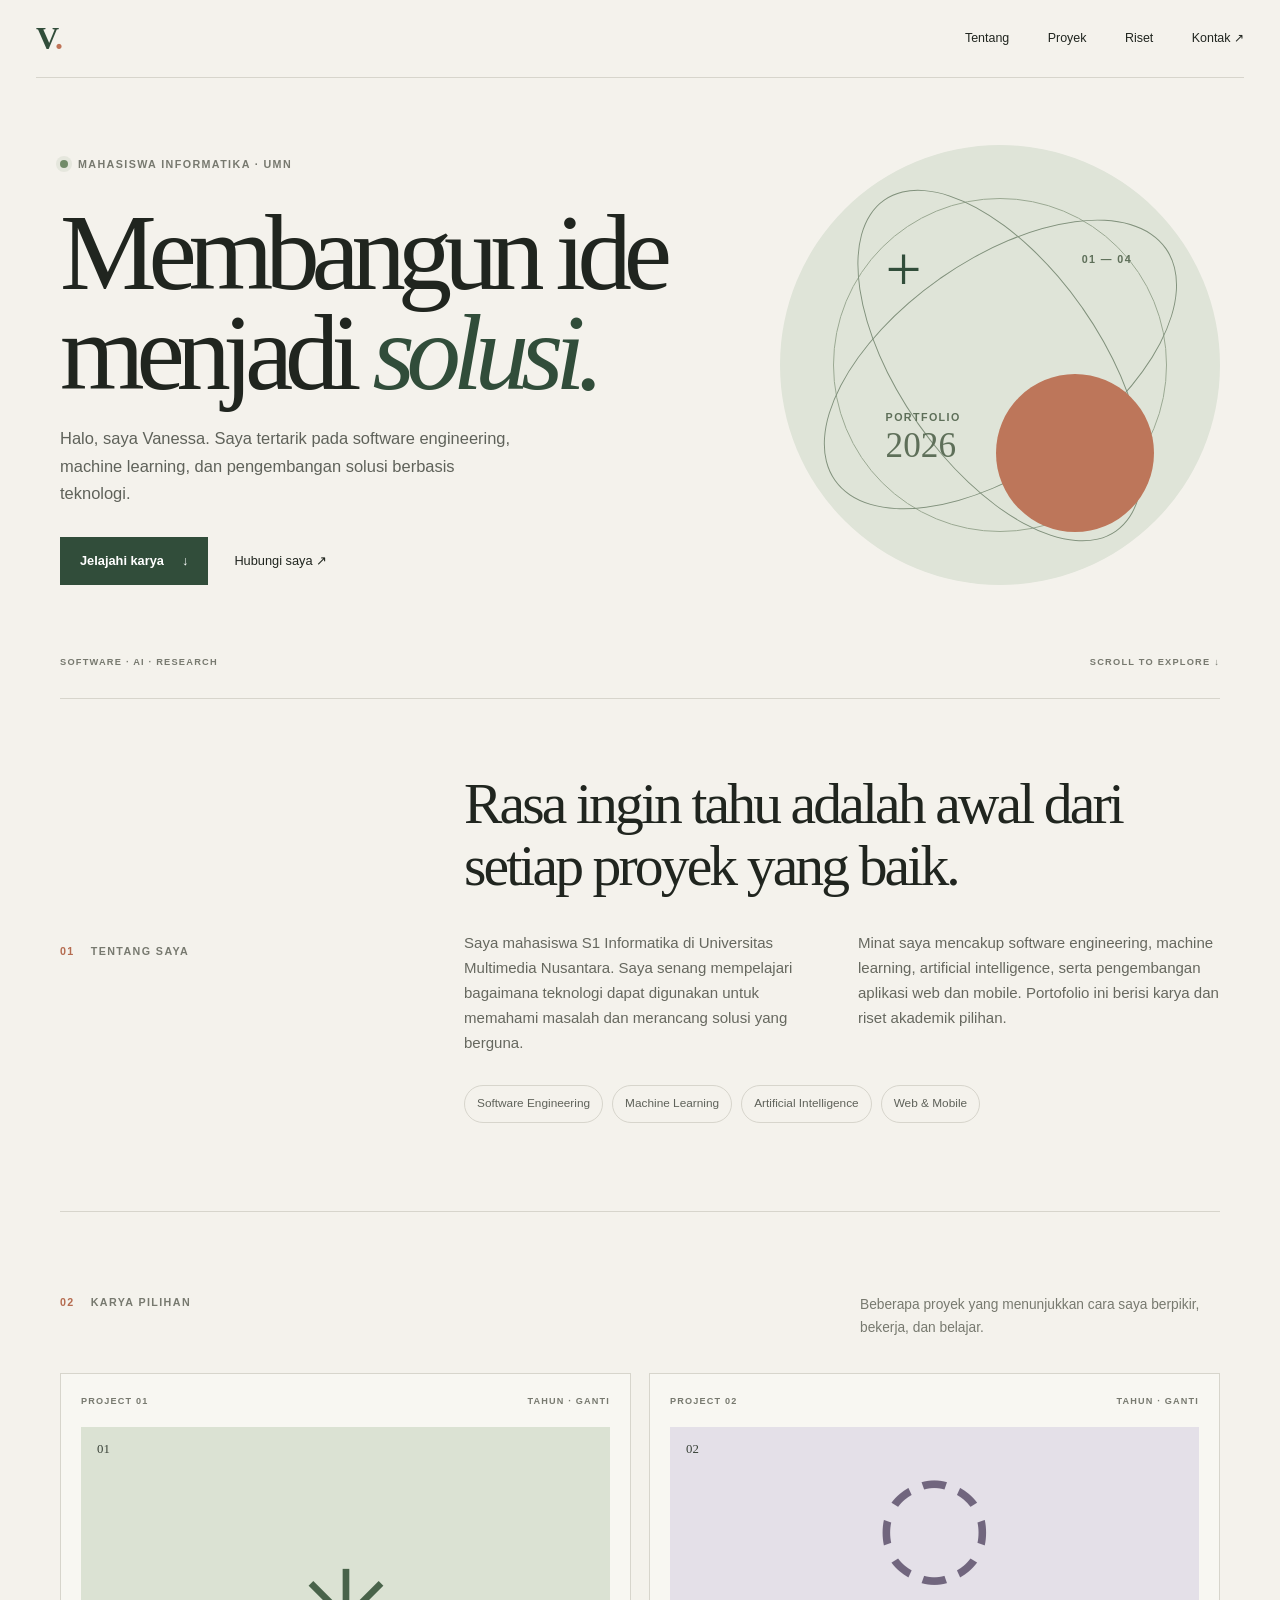
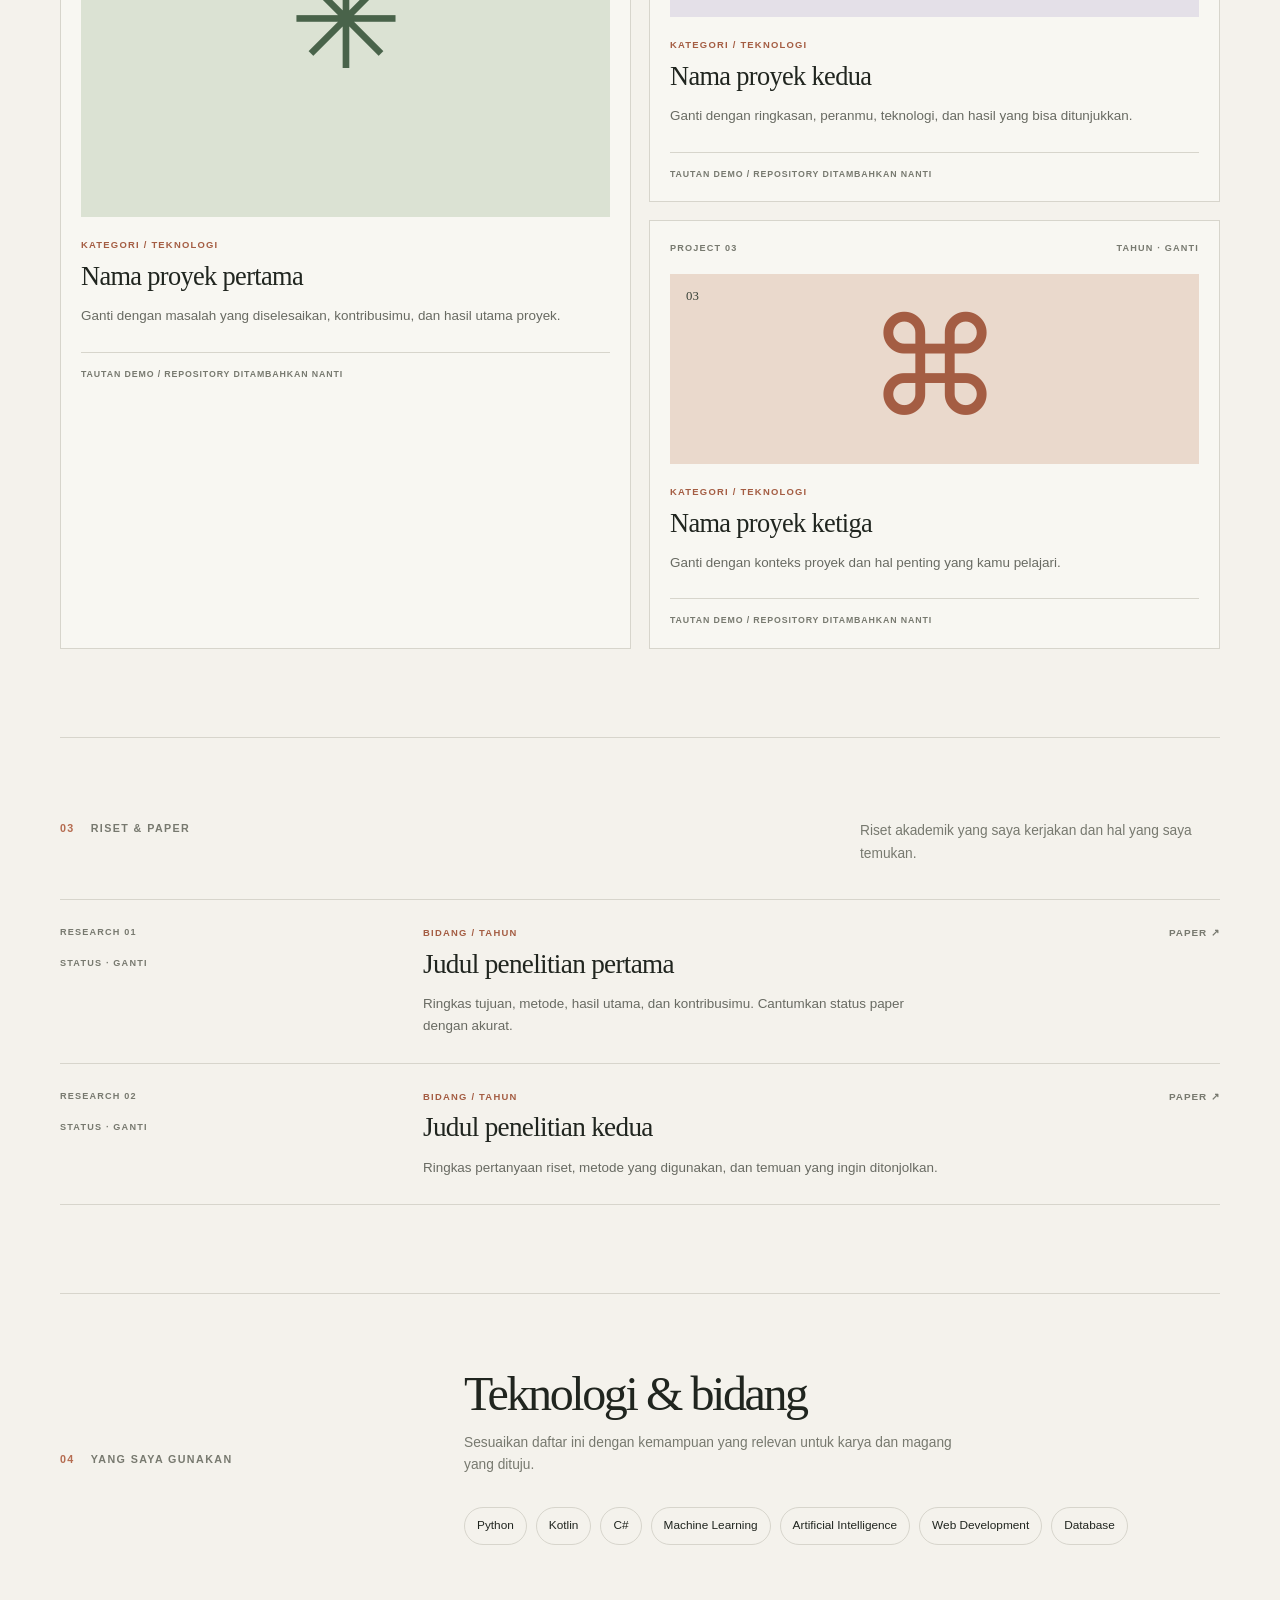
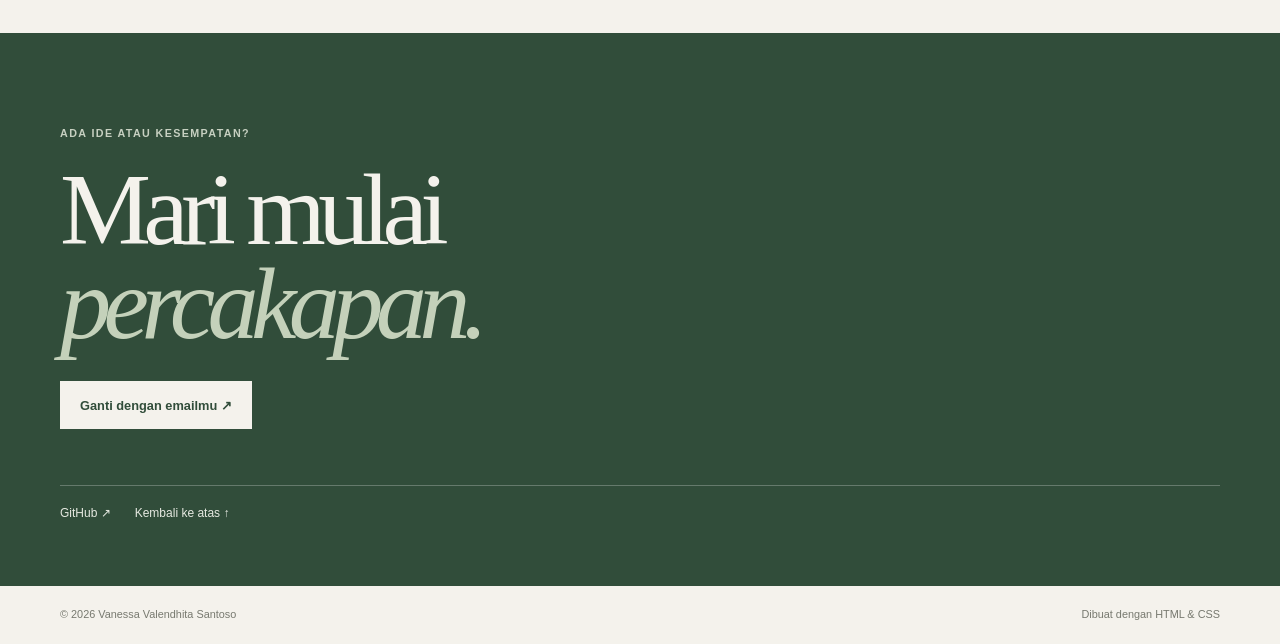
==== index.html @ 7b4dcae1 "adding base files" ====
<!doctype html>
<html lang="id">
<head>
  <meta charset="utf-8">
  <meta name="viewport" content="width=device-width, initial-scale=1">
  <meta name="description" content="Portofolio Vanessa Valendhita Santoso, mahasiswa Informatika yang tertarik pada software engineering dan machine learning.">
  <meta name="theme-color" content="#f4f2ec">
  <title>Vanessa Valendhita Santoso — Portfolio</title>
  <link rel="stylesheet" href="css/style.css">
</head>
<body>
  <a class="skip-link" href="#main">Lewati ke konten</a>
  <header class="site-header">
    <a class="wordmark" href="#top" aria-label="Vanessa, kembali ke atas">V<span>.</span></a>
    <nav aria-label="Navigasi utama">
      <a href="#about">Tentang</a><a href="#projects">Proyek</a>
      <a href="#research">Riset</a><a href="#contact">Kontak ↗</a>
    </nav>
  </header>

  <main id="main">
    <section class="hero wrap" id="top">
      <div class="hero-copy">
        <p class="eyebrow"><span class="status-dot"></span> MAHASISWA INFORMATIKA · UMN</p>
        <h1>Membangun ide<br>menjadi <em>solusi.</em></h1>
        <p class="intro">Halo, saya Vanessa. Saya tertarik pada software engineering, machine learning, dan pengembangan solusi berbasis teknologi.</p>
        <div class="actions">
          <a class="button" href="#projects">Jelajahi karya <span aria-hidden="true">↓</span></a>
          <a class="text-link" href="#contact">Hubungi saya ↗</a>
        </div>
      </div>
      <div class="hero-art" aria-hidden="true">
        <span class="orbit orbit-a"></span><span class="orbit orbit-b"></span>
        <span class="art-plus">+</span><span class="art-sun"></span>
        <span class="art-note">PORTFOLIO<strong>2026</strong></span>
        <span class="art-index">01 — 04</span>
      </div>
      <div class="hero-bottom"><span>SOFTWARE · AI · RESEARCH</span><a href="#about">SCROLL TO EXPLORE ↓</a></div>
    </section>

    <section class="wrap section about" id="about">
      <div class="label"><span>01</span> TENTANG SAYA</div>
      <div>
        <h2>Rasa ingin tahu adalah awal dari setiap proyek yang baik.</h2>
        <div class="about-copy">
          <p>Saya mahasiswa S1 Informatika di Universitas Multimedia Nusantara. Saya senang mempelajari bagaimana teknologi dapat digunakan untuk memahami masalah dan merancang solusi yang berguna.</p>
          <p>Minat saya mencakup software engineering, machine learning, artificial intelligence, serta pengembangan aplikasi web dan mobile. Portofolio ini berisi karya dan riset akademik pilihan.</p>
        </div>
        <div class="pills"><span>Software Engineering</span><span>Machine Learning</span><span>Artificial Intelligence</span><span>Web & Mobile</span></div>
      </div>
    </section>

    <section class="wrap section" id="projects">
      <div class="section-heading">
        <div class="label"><span>02</span> KARYA PILIHAN</div>
        <p class="muted">Beberapa proyek yang menunjukkan cara saya berpikir, bekerja, dan belajar.</p>
      </div>
      <div class="project-grid">
        <article class="project-card featured">
          <div class="card-top"><span>PROJECT 01</span><span>TAHUN · GANTI</span></div>
          <div class="project-art art-green" aria-hidden="true"><span>01</span><i>✳</i></div>
          <p class="category">KATEGORI / TEKNOLOGI</p>
          <h3>Nama proyek pertama</h3>
          <p>Ganti dengan masalah yang diselesaikan, kontribusimu, dan hasil utama proyek.</p>
          <small>TAUTAN DEMO / REPOSITORY DITAMBAHKAN NANTI</small>
        </article>
        <article class="project-card">
          <div class="card-top"><span>PROJECT 02</span><span>TAHUN · GANTI</span></div>
          <div class="project-art art-lilac" aria-hidden="true"><span>02</span><i>◌</i></div>
          <p class="category">KATEGORI / TEKNOLOGI</p>
          <h3>Nama proyek kedua</h3>
          <p>Ganti dengan ringkasan, peranmu, teknologi, dan hasil yang bisa ditunjukkan.</p>
          <small>TAUTAN DEMO / REPOSITORY DITAMBAHKAN NANTI</small>
        </article>
        <article class="project-card">
          <div class="card-top"><span>PROJECT 03</span><span>TAHUN · GANTI</span></div>
          <div class="project-art art-peach" aria-hidden="true"><span>03</span><i>⌘</i></div>
          <p class="category">KATEGORI / TEKNOLOGI</p>
          <h3>Nama proyek ketiga</h3>
          <p>Ganti dengan konteks proyek dan hal penting yang kamu pelajari.</p>
          <small>TAUTAN DEMO / REPOSITORY DITAMBAHKAN NANTI</small>
        </article>
      </div>
    </section>

    <section class="wrap section" id="research">
      <div class="section-heading">
        <div class="label"><span>03</span> RISET & PAPER</div>
        <p class="muted">Riset akademik yang saya kerjakan dan hal yang saya temukan.</p>
      </div>
      <article class="research-row">
        <div class="research-meta"><span>RESEARCH 01</span><span>STATUS · GANTI</span></div>
        <div><p class="category">BIDANG / TAHUN</p><h3>Judul penelitian pertama</h3><p>Ringkas tujuan, metode, hasil utama, dan kontribusimu. Cantumkan status paper dengan akurat.</p></div>
        <span class="research-link">PAPER ↗</span>
      </article>
      <article class="research-row">
        <div class="research-meta"><span>RESEARCH 02</span><span>STATUS · GANTI</span></div>
        <div><p class="category">BIDANG / TAHUN</p><h3>Judul penelitian kedua</h3><p>Ringkas pertanyaan riset, metode yang digunakan, dan temuan yang ingin ditonjolkan.</p></div>
        <span class="research-link">PAPER ↗</span>
      </article>
    </section>

    <section class="wrap section skills" id="skills">
      <div class="label"><span>04</span> YANG SAYA GUNAKAN</div>
      <div>
        <h2>Teknologi & bidang</h2>
        <p class="muted">Sesuaikan daftar ini dengan kemampuan yang relevan untuk karya dan magang yang dituju.</p>
        <div class="pills"><span>Python</span><span>Kotlin</span><span>C#</span><span>Machine Learning</span><span>Artificial Intelligence</span><span>Web Development</span><span>Database</span></div>
      </div>
    </section>

    <section class="contact" id="contact">
      <div class="wrap">
        <p class="eyebrow">ADA IDE ATAU KESEMPATAN?</p>
        <h2>Mari mulai<br><em>percakapan.</em></h2>
        <a class="button button-light" href="mailto:emailkamu@example.com">Ganti dengan emailmu ↗</a>
        <div class="contact-links"><a href="https://github.com/vanessavlnn" target="_blank" rel="noreferrer">GitHub ↗</a><a href="#top">Kembali ke atas ↑</a></div>
      </div>
    </section>
  </main>
  <footer class="wrap footer"><span>© 2026 Vanessa Valendhita Santoso</span><span>Dibuat dengan HTML & CSS</span></footer>
</body>
</html>
---- css/style.css ----
:root{--ink:#20251f;--paper:#f4f2ec;--green:#314d3a;--muted:#77796f;--line:#d7d5cc;--serif:Georgia,"Times New Roman",serif;--sans:"Segoe UI",Arial,sans-serif}
*{box-sizing:border-box}
html{scroll-behavior:smooth}
body{margin:0;background:var(--paper);color:var(--ink);font-family:var(--sans);line-height:1.65}
a{color:inherit}
a:focus-visible{outline:3px solid #bc684c;outline-offset:4px}
.wrap{width:min(1160px,calc(100% - 72px));margin-inline:auto}
.skip-link{position:absolute;top:-60px;left:20px;z-index:5;padding:10px 14px;background:var(--ink);color:white}
.skip-link:focus{top:12px}
.site-header{width:min(1320px,calc(100% - 72px));min-height:78px;margin:auto;display:flex;align-items:center;justify-content:space-between;border-bottom:1px solid var(--line)}
.wordmark{color:var(--green);font:700 2rem var(--serif);text-decoration:none}
.wordmark span{color:#bf7458}
nav{display:flex;gap:clamp(18px,3vw,42px)}
nav a{font-size:.78rem;text-decoration:none}
nav a:hover,.text-link:hover,.contact-links a:hover{color:#bd765a}
.hero{min-height:620px;position:relative;display:grid;grid-template-columns:1.1fr .9fr;align-items:center;padding-top:54px;padding-bottom:100px}
.hero-copy{position:relative;z-index:1}
.eyebrow,.label,.card-top,.category,.research-meta,.hero-bottom{font-size:.67rem;font-weight:700;letter-spacing:.13em}
.eyebrow{display:flex;align-items:center;gap:10px;color:var(--muted)}
.status-dot{width:8px;height:8px;border-radius:50%;background:#718b68;box-shadow:0 0 0 4px #718b681c}
.hero h1,.contact h2{margin:30px 0 22px;font:400 clamp(4rem,8.5vw,7.8rem)/.92 var(--serif);letter-spacing:-.075em}
.hero h1 em,.contact h2 em{color:var(--green);font-weight:400}
.intro{max-width:460px;color:#5f625a;font-size:1.03rem}
.actions{display:flex;align-items:center;gap:26px;margin-top:30px}
.button{display:inline-flex;align-items:center;justify-content:center;gap:18px;min-height:48px;padding:0 20px;background:var(--green);color:white;font-size:.8rem;font-weight:700;text-decoration:none;transition:transform 160ms ease}
.button:hover{transform:translateY(-2px)}
.text-link{font-size:.8rem;text-decoration:none}
.hero-art{width:min(100%,440px);aspect-ratio:1;justify-self:end;position:relative;overflow:hidden;border-radius:50%;background:#dfe4d8}
.hero-art:before{content:"";position:absolute;inset:12%;border:1px solid #9ba993;border-radius:50%}
.orbit{position:absolute;border:1px solid #82927d;border-radius:50%;transform:rotate(-35deg)}
.orbit-a{inset:26% 4%}.orbit-b{inset:4% 27%}
.art-plus{position:absolute;z-index:1;top:20%;left:24%;color:var(--green);font:4rem var(--serif)}
.art-sun{position:absolute;right:15%;bottom:12%;width:36%;height:36%;border-radius:50%;background:#bd765a}
.art-note{position:absolute;z-index:1;left:24%;bottom:27%;display:flex;flex-direction:column;color:#5e6f59;font-size:.67rem;font-weight:700;letter-spacing:.13em}
.art-note strong{font:400 2.2rem var(--serif);letter-spacing:0}
.art-index{position:absolute;z-index:1;right:20%;top:24%;color:#5e6f59;font-size:.67rem;font-weight:700;letter-spacing:.13em}
.hero-bottom{position:absolute;right:0;bottom:28px;left:0;display:flex;justify-content:space-between;color:var(--muted);font-size:.58rem}
.hero-bottom a{text-decoration:none}
.section{padding-top:82px;padding-bottom:88px;border-top:1px solid var(--line)}
.about,.skills{display:grid;grid-template-columns:.65fr 1.35fr;gap:40px}
.label{display:flex;align-items:center;gap:16px;color:var(--muted)}
.label span{color:#b56c50}
h2{max-width:720px;margin:-8px 0 34px;font:400 clamp(2.2rem,4.5vw,4rem)/1.08 var(--serif);letter-spacing:-.05em}
.about-copy{display:grid;grid-template-columns:1fr 1fr;gap:32px;color:#66685f;font-size:.94rem}
.about-copy p{margin:0}
.pills{display:flex;flex-wrap:wrap;gap:9px;margin-top:30px}
.pills span{padding:8px 12px;border:1px solid var(--line);border-radius:99px;color:#5f625a;font-size:.74rem}
.section-heading{display:flex;align-items:flex-start;justify-content:space-between;gap:36px;margin-bottom:34px}
.muted{max-width:360px;margin:0;color:var(--muted);font-size:.86rem}
.project-grid{display:grid;grid-template-columns:repeat(2,minmax(0,1fr));gap:18px}
.project-card{padding:20px;border:1px solid var(--line);background:#f8f7f2}
.featured{grid-row:span 2}
.card-top,.research-meta{display:flex;justify-content:space-between;gap:16px;color:var(--muted);font-size:.57rem}
.project-art{min-height:190px;margin-top:18px;position:relative;display:flex;align-items:center;justify-content:center;overflow:hidden}
.featured .project-art{min-height:390px}
.project-art span{position:absolute;top:15px;left:16px;color:#394238;font: .8rem var(--serif)}
.project-art i{font:normal clamp(4rem,11vw,8.5rem)/1 var(--serif)}
.art-green{background:#dbe2d3;color:#49634a}.art-lilac{background:#e4e0e8;color:#71667e}.art-peach{background:#ead9cc;color:#a45d43}
.category{margin:20px 0 8px;color:#a45d43;font-size:.59rem}
.project-card h3,.research-row h3{margin:0;font:400 1.65rem var(--serif);letter-spacing:-.025em}
.project-card>p:not(.category),.research-row div>p:last-child{max-width:520px;color:#686a62;font-size:.84rem}
.project-card small{display:block;margin-top:24px;padding-top:14px;border-top:1px solid var(--line);color:var(--muted);font-size:.55rem;font-weight:700;letter-spacing:.1em}
.research-row{display:grid;grid-template-columns:.7fr 1.5fr auto;gap:28px;align-items:start;padding:25px 0;border-top:1px solid var(--line)}
.research-row:last-child{border-bottom:1px solid var(--line)}
.research-meta{flex-direction:column}
.research-row .category{margin-top:0}
.research-row h3{font-size:1.7rem}
.research-row div>p:last-child{margin-bottom:0}
.research-link{color:var(--muted);font-size:.62rem;font-weight:700;letter-spacing:.1em}
.skills h2{margin-bottom:12px;font-size:clamp(2rem,4vw,3rem)}
.skills .muted{max-width:520px}
.skills .pills span{color:var(--ink)}
.contact{padding:82px 0 62px;background:var(--green);color:#f4f2ec}
.contact .eyebrow{color:#c7d0c1}
.contact h2{margin:20px 0 30px;font-size:clamp(4rem,8vw,7rem)}
.contact h2 em{color:#c4d1ba}
.button-light{background:var(--paper);color:var(--green)}
.contact-links{display:flex;gap:24px;margin-top:56px;padding-top:18px;border-top:1px solid #ffffff40}
.contact-links a{color:#e6e9e1;font-size:.75rem;text-decoration:none}
.footer{display:flex;justify-content:space-between;gap:20px;padding-top:20px;padding-bottom:20px;color:var(--muted);font-size:.68rem}
@media(max-width:760px){
  .wrap,.site-header{width:min(100% - 40px,600px)}
  .hero{min-height:auto;grid-template-columns:1fr;gap:42px;padding-top:70px;padding-bottom:90px}
  .hero-art{width:min(76vw,350px);justify-self:center}
  .hero h1{font-size:clamp(4rem,18vw,6.5rem)}
  .hero-bottom{bottom:22px}
  .about,.skills{grid-template-columns:1fr;gap:30px}
  .about h2{margin-top:0}
  .featured{grid-row:auto}
  .featured .project-art{min-height:250px}
  .research-row{grid-template-columns:1fr;gap:12px}
  .research-meta{flex-direction:row}
}
@media(max-width:520px){
  .wrap,.site-header{width:calc(100% - 36px)}
  .site-header{min-height:68px}
  nav{gap:15px}
  nav a{font-size:.7rem}
  .hero{padding-top:54px}
  .hero .eyebrow{align-items:flex-start;font-size:.58rem}
  .actions{align-items:flex-start;flex-direction:column;gap:17px}
  .hero-bottom{font-size:.48rem}
  .section{padding-top:60px;padding-bottom:64px}
  .about-copy{grid-template-columns:1fr;gap:16px}
  .section-heading{flex-direction:column;gap:18px}
  .project-grid{grid-template-columns:1fr}
  .featured .project-art{min-height:220px}
  .contact{padding-top:62px}
  .contact-links{justify-content:space-between}
  .footer{flex-direction:column;gap:5px}
}
@media(prefers-reduced-motion:reduce){html{scroll-behavior:auto}*,*::before,*::after{transition-duration:.01ms!important}}
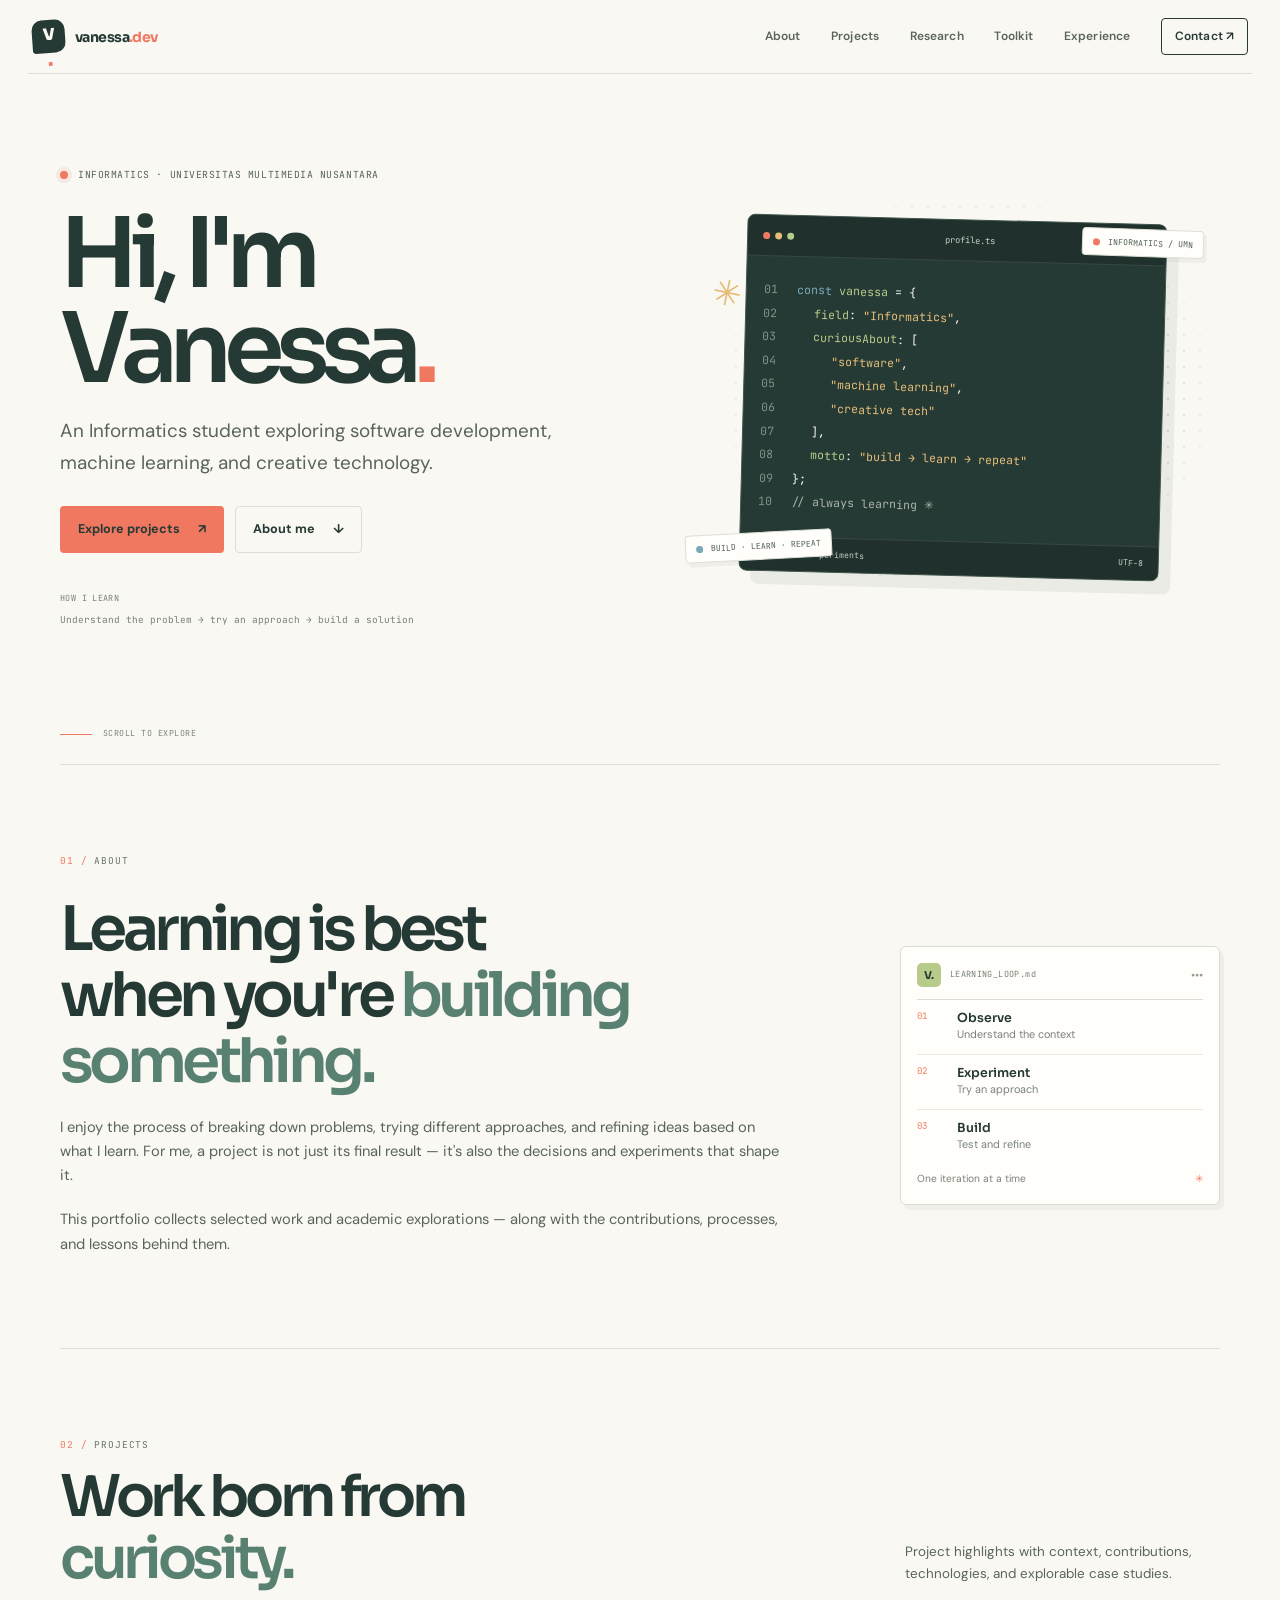
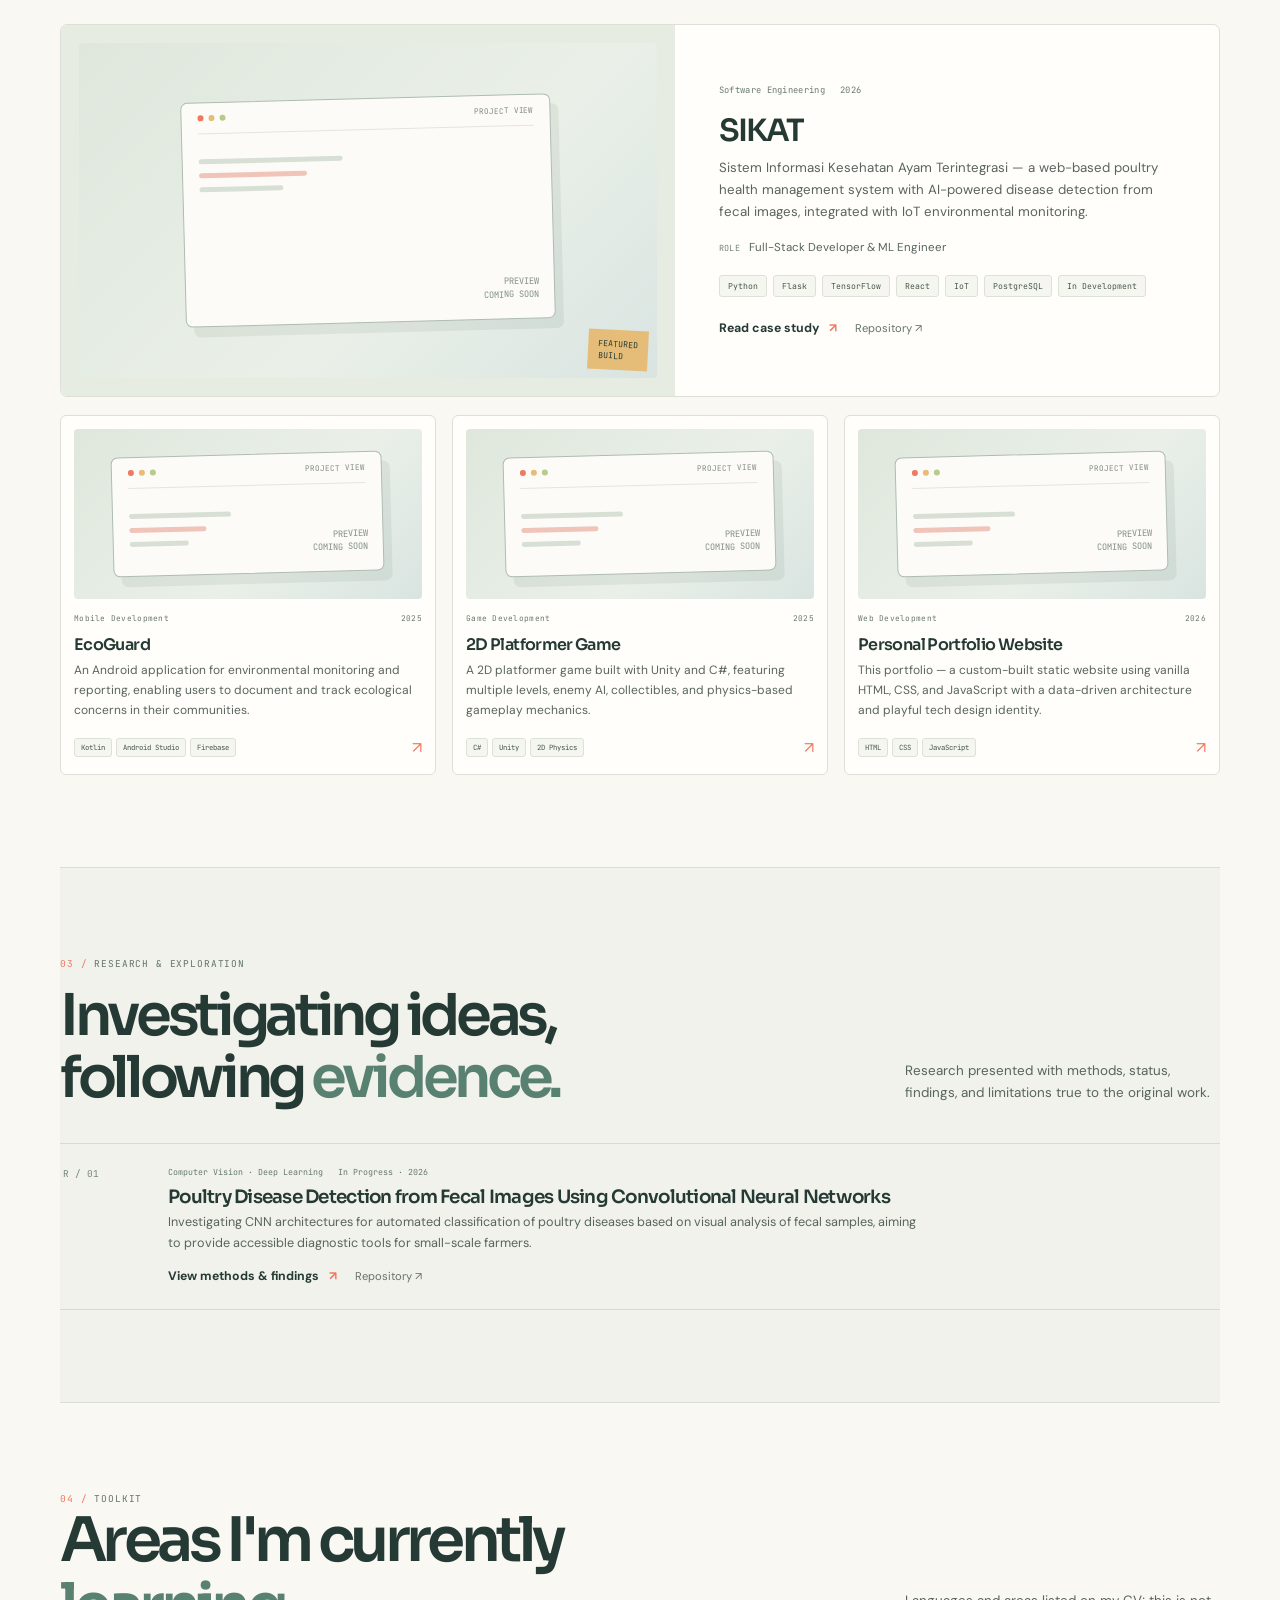
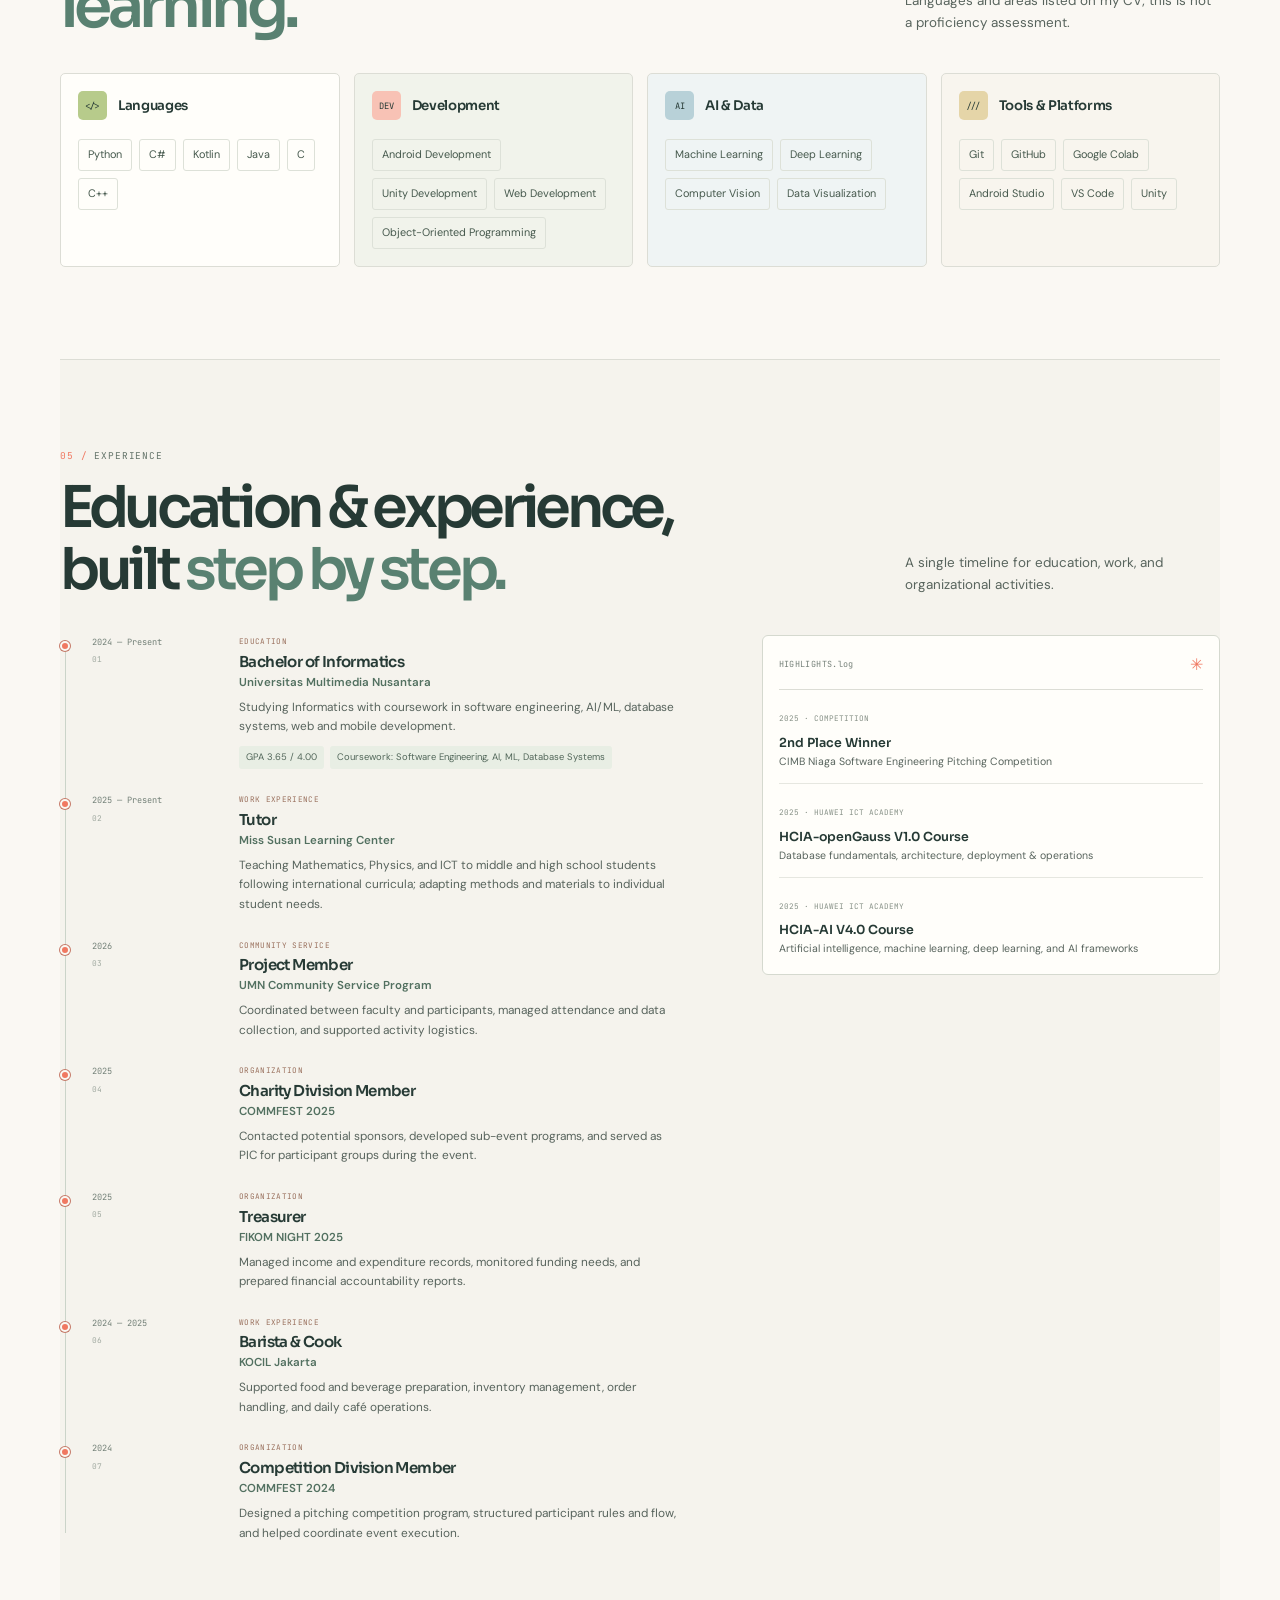
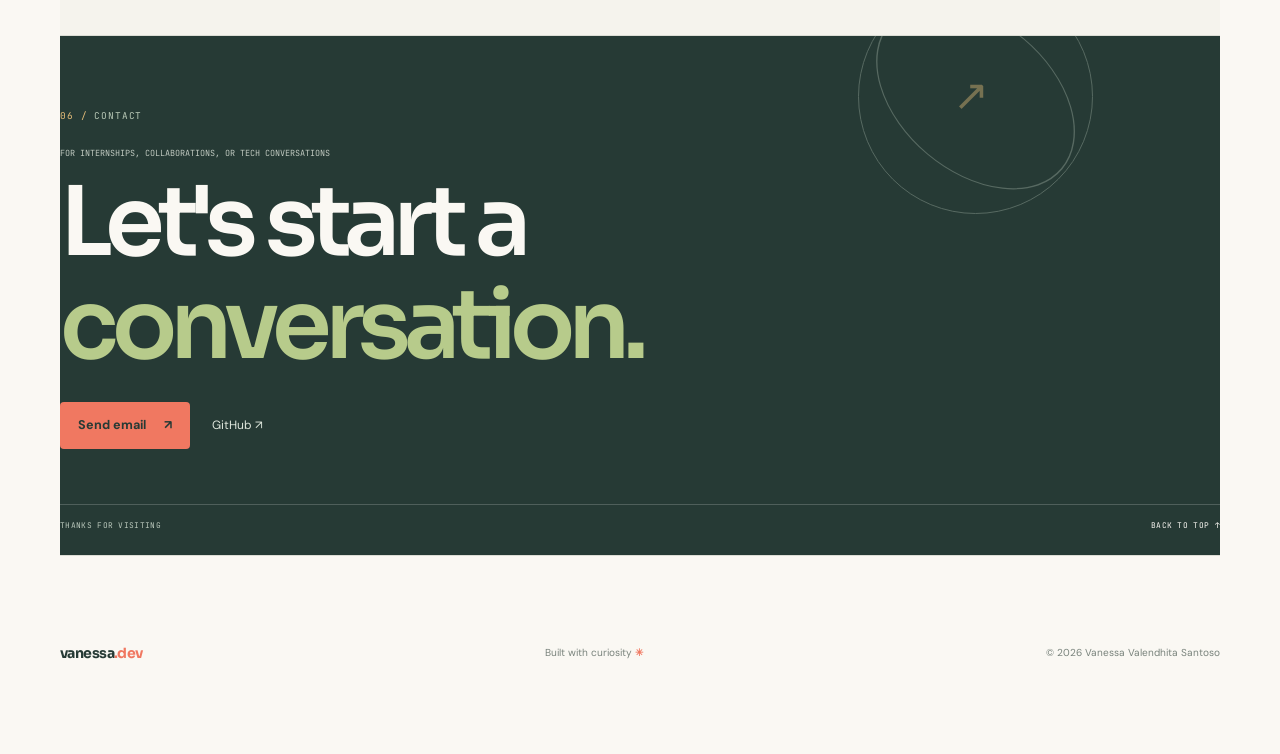
==== commit f9c354b6: "Redesign portfolio website" ====
--- a/index.html
+++ b/index.html
@@ -1,123 +1,196 @@
 <!doctype html>
-<html lang="id">
+<html lang="en">
 <head>
   <meta charset="utf-8">
   <meta name="viewport" content="width=device-width, initial-scale=1">
-  <meta name="description" content="Portofolio Vanessa Valendhita Santoso, mahasiswa Informatika yang tertarik pada software engineering dan machine learning.">
-  <meta name="theme-color" content="#f4f2ec">
+  <meta name="description" content="Vanessa Valendhita Santoso — Informatics student exploring software development, machine learning, and creative technology.">
+  <meta name="theme-color" content="#FAF8F3">
   <title>Vanessa Valendhita Santoso — Portfolio</title>
+  <link rel="preconnect" href="https://fonts.googleapis.com">
+  <link rel="preconnect" href="https://fonts.gstatic.com" crossorigin>
+  <link href="https://fonts.googleapis.com/css2?family=DM+Sans:ital,wght@0,400;0,500;0,600;0,700;1,400&family=JetBrains+Mono:wght@400;500;600&family=Sora:wght@400;500;600;700;800&display=swap" rel="stylesheet">
   <link rel="stylesheet" href="css/style.css">
+  <script src="js/content.js" defer></script>
+  <script src="js/main.js" defer></script>
 </head>
 <body>
-  <a class="skip-link" href="#main">Lewati ke konten</a>
+  <a class="skip-link" href="#main">Skip to content</a>
+
+  <!-- ═══════════════ HEADER ═══════════════ -->
   <header class="site-header">
-    <a class="wordmark" href="#top" aria-label="Vanessa, kembali ke atas">V<span>.</span></a>
-    <nav aria-label="Navigasi utama">
-      <a href="#about">Tentang</a><a href="#projects">Proyek</a>
-      <a href="#research">Riset</a><a href="#contact">Kontak ↗</a>
+    <a class="brand" href="#top" aria-label="Vanessa, back to top">
+      <span class="brand-mark" aria-hidden="true">v<span>.</span></span>
+      <span class="brand-name">vanessa<span>.dev</span></span>
+    </a>
+    <button class="menu-toggle" type="button" aria-expanded="false" aria-controls="site-nav" aria-label="Open navigation">
+      <span></span><span></span>
+    </button>
+    <nav class="site-nav" id="site-nav" aria-label="Main navigation">
+      <a href="#about">About</a>
+      <a href="#projects">Projects</a>
+      <a href="#research">Research</a>
+      <a href="#toolkit">Toolkit</a>
+      <a href="#journey">Experience</a>
+      <a class="nav-contact" href="#contact">Contact <span aria-hidden="true">↗</span></a>
     </nav>
   </header>
 
   <main id="main">
-    <section class="hero wrap" id="top">
+
+    <!-- ═══════════════ HERO ═══════════════ -->
+    <section class="hero page-wrap" id="top">
       <div class="hero-copy">
-        <p class="eyebrow"><span class="status-dot"></span> MAHASISWA INFORMATIKA · UMN</p>
-        <h1>Membangun ide<br>menjadi <em>solusi.</em></h1>
-        <p class="intro">Halo, saya Vanessa. Saya tertarik pada software engineering, machine learning, dan pengembangan solusi berbasis teknologi.</p>
-        <div class="actions">
-          <a class="button" href="#projects">Jelajahi karya <span aria-hidden="true">↓</span></a>
-          <a class="text-link" href="#contact">Hubungi saya ↗</a>
+        <p class="eyebrow"><span class="status-dot" aria-hidden="true"></span> INFORMATICS · UNIVERSITAS MULTIMEDIA NUSANTARA</p>
+        <h1>Hi, I'm<br><span>Vanessa<span class="coral-dot">.</span></span></h1>
+        <p class="hero-lede">An Informatics student exploring software development, machine learning, and creative technology.</p>
+        <div class="hero-actions">
+          <a class="button button-primary" href="#projects">Explore projects <span class="arrow" aria-hidden="true">↗</span></a>
+          <a class="button button-quiet" href="#about">About me <span class="arrow" aria-hidden="true">↓</span></a>
         </div>
+        <p class="hero-caption"><span class="mono-label">HOW I LEARN</span> Understand the problem → try an approach → build a solution</p>
       </div>
-      <div class="hero-art" aria-hidden="true">
-        <span class="orbit orbit-a"></span><span class="orbit orbit-b"></span>
-        <span class="art-plus">+</span><span class="art-sun"></span>
-        <span class="art-note">PORTFOLIO<strong>2026</strong></span>
-        <span class="art-index">01 — 04</span>
+      <div class="hero-visual" role="img" aria-label="Code window illustration representing developer profile">
+        <div class="pixel-field" aria-hidden="true"></div>
+        <div class="code-window">
+          <div class="window-bar">
+            <div class="window-dots" aria-hidden="true"><i></i><i></i><i></i></div>
+            <span>profile.ts</span>
+            <span class="window-lock" aria-hidden="true">⌘</span>
+          </div>
+          <div class="code-body" aria-hidden="true">
+            <div><span class="line-no">01</span><span class="code-key">const</span> <span class="code-name">vanessa</span> = {</div>
+            <div><span class="line-no">02</span><span class="indent"><span class="code-property">field</span>: <span class="code-string">"Informatics"</span>,</span></div>
+            <div><span class="line-no">03</span><span class="indent"><span class="code-property">curiousAbout</span>: [</span></div>
+            <div><span class="line-no">04</span><span class="indent-2"><span class="code-string">"software"</span>,</span></div>
+            <div><span class="line-no">05</span><span class="indent-2"><span class="code-string">"machine learning"</span>,</span></div>
+            <div><span class="line-no">06</span><span class="indent-2"><span class="code-string">"creative tech"</span></span></div>
+            <div><span class="line-no">07</span><span class="indent">],</span></div>
+            <div><span class="line-no">08</span><span class="indent"><span class="code-property">motto</span>: <span class="code-string">"build → learn → repeat"</span></span></div>
+            <div><span class="line-no">09</span>};</div>
+            <div><span class="line-no">10</span><span class="code-comment">// always learning ✳</span></div>
+          </div>
+          <div class="window-footer"><span><i class="footer-dot"></i> ideas → experiments</span><span>UTF-8</span></div>
+        </div>
+        <span class="float-chip chip-top"><i></i> INFORMATICS / UMN</span>
+        <span class="float-chip chip-side"><i></i> BUILD · LEARN · REPEAT</span>
+        <span class="visual-spark" aria-hidden="true">✳</span>
       </div>
-      <div class="hero-bottom"><span>SOFTWARE · AI · RESEARCH</span><a href="#about">SCROLL TO EXPLORE ↓</a></div>
+      <a class="scroll-cue" href="#about"><span></span> SCROLL TO EXPLORE</a>
     </section>
 
-    <section class="wrap section about" id="about">
-      <div class="label"><span>01</span> TENTANG SAYA</div>
-      <div>
-        <h2>Rasa ingin tahu adalah awal dari setiap proyek yang baik.</h2>
-        <div class="about-copy">
-          <p>Saya mahasiswa S1 Informatika di Universitas Multimedia Nusantara. Saya senang mempelajari bagaimana teknologi dapat digunakan untuk memahami masalah dan merancang solusi yang berguna.</p>
-          <p>Minat saya mencakup software engineering, machine learning, artificial intelligence, serta pengembangan aplikasi web dan mobile. Portofolio ini berisi karya dan riset akademik pilihan.</p>
+    <!-- ═══════════════ ABOUT ═══════════════ -->
+    <section class="about section-wrap" id="about">
+      <div class="section-kicker"><span class="mono-index">01 /</span> ABOUT</div>
+      <div class="about-layout">
+        <div class="about-main reveal">
+          <h2>Learning is best<br>when you're <em>building something.</em></h2>
+          <p>I enjoy the process of breaking down problems, trying different approaches, and refining ideas based on what I learn. For me, a project is not just its final result — it's also the decisions and experiments that shape it.</p>
+          <p>This portfolio collects selected work and academic explorations — along with the contributions, processes, and lessons behind them.</p>
         </div>
-        <div class="pills"><span>Software Engineering</span><span>Machine Learning</span><span>Artificial Intelligence</span><span>Web & Mobile</span></div>
+        <aside class="learning-note reveal">
+          <div class="note-top"><span class="note-icon">V.</span><span class="mono-label">LEARNING_LOOP.md</span><span class="note-more">•••</span></div>
+          <ol class="learning-steps">
+            <li><span>01</span><strong>Observe</strong><small>Understand the context</small></li>
+            <li><span>02</span><strong>Experiment</strong><small>Try an approach</small></li>
+            <li><span>03</span><strong>Build</strong><small>Test and refine</small></li>
+          </ol>
+          <p class="note-foot">One iteration at a time <span>✳</span></p>
+        </aside>
       </div>
     </section>
 
-    <section class="wrap section" id="projects">
-      <div class="section-heading">
-        <div class="label"><span>02</span> KARYA PILIHAN</div>
-        <p class="muted">Beberapa proyek yang menunjukkan cara saya berpikir, bekerja, dan belajar.</p>
+    <!-- ═══════════════ PROJECTS ═══════════════ -->
+    <section class="projects section-wrap" id="projects">
+      <div class="section-heading reveal">
+        <div>
+          <div class="section-kicker"><span class="mono-index">02 /</span> PROJECTS</div>
+          <h2>Work born from<br><em>curiosity.</em></h2>
+        </div>
+        <p class="section-aside">Project highlights with context, contributions, technologies, and explorable case studies.</p>
       </div>
-      <div class="project-grid">
-        <article class="project-card featured">
-          <div class="card-top"><span>PROJECT 01</span><span>TAHUN · GANTI</span></div>
-          <div class="project-art art-green" aria-hidden="true"><span>01</span><i>✳</i></div>
-          <p class="category">KATEGORI / TEKNOLOGI</p>
-          <h3>Nama proyek pertama</h3>
-          <p>Ganti dengan masalah yang diselesaikan, kontribusimu, dan hasil utama proyek.</p>
-          <small>TAUTAN DEMO / REPOSITORY DITAMBAHKAN NANTI</small>
-        </article>
-        <article class="project-card">
-          <div class="card-top"><span>PROJECT 02</span><span>TAHUN · GANTI</span></div>
-          <div class="project-art art-lilac" aria-hidden="true"><span>02</span><i>◌</i></div>
-          <p class="category">KATEGORI / TEKNOLOGI</p>
-          <h3>Nama proyek kedua</h3>
-          <p>Ganti dengan ringkasan, peranmu, teknologi, dan hasil yang bisa ditunjukkan.</p>
-          <small>TAUTAN DEMO / REPOSITORY DITAMBAHKAN NANTI</small>
-        </article>
-        <article class="project-card">
-          <div class="card-top"><span>PROJECT 03</span><span>TAHUN · GANTI</span></div>
-          <div class="project-art art-peach" aria-hidden="true"><span>03</span><i>⌘</i></div>
-          <p class="category">KATEGORI / TEKNOLOGI</p>
-          <h3>Nama proyek ketiga</h3>
-          <p>Ganti dengan konteks proyek dan hal penting yang kamu pelajari.</p>
-          <small>TAUTAN DEMO / REPOSITORY DITAMBAHKAN NANTI</small>
-        </article>
+      <div class="project-showcase">
+        <div class="empty-state" id="project-empty">
+          <span class="empty-mark" aria-hidden="true">{ }</span>
+          <div><h3>Project curation in progress</h3><p>Selected project details will appear here once information and supporting materials are added.</p></div>
+        </div>
+        <div id="featured-project"></div>
+        <div class="project-grid" id="project-grid"></div>
+        <div class="project-archive" id="project-archive" hidden>
+          <div class="archive-heading">
+            <span class="mono-label">ARCHIVE / SMALLER BUILDS</span>
+            <span class="archive-count" id="archive-count"></span>
+          </div>
+          <div id="archive-list"></div>
+        </div>
       </div>
     </section>
 
-    <section class="wrap section" id="research">
-      <div class="section-heading">
-        <div class="label"><span>03</span> RISET & PAPER</div>
-        <p class="muted">Riset akademik yang saya kerjakan dan hal yang saya temukan.</p>
+    <!-- ═══════════════ RESEARCH ═══════════════ -->
+    <section class="research section-wrap" id="research">
+      <div class="section-heading reveal">
+        <div>
+          <div class="section-kicker"><span class="mono-index">03 /</span> RESEARCH & EXPLORATION</div>
+          <h2>Investigating ideas,<br>following <em>evidence.</em></h2>
+        </div>
+        <p class="section-aside">Research presented with methods, status, findings, and limitations true to the original work.</p>
       </div>
-      <article class="research-row">
-        <div class="research-meta"><span>RESEARCH 01</span><span>STATUS · GANTI</span></div>
-        <div><p class="category">BIDANG / TAHUN</p><h3>Judul penelitian pertama</h3><p>Ringkas tujuan, metode, hasil utama, dan kontribusimu. Cantumkan status paper dengan akurat.</p></div>
-        <span class="research-link">PAPER ↗</span>
-      </article>
-      <article class="research-row">
-        <div class="research-meta"><span>RESEARCH 02</span><span>STATUS · GANTI</span></div>
-        <div><p class="category">BIDANG / TAHUN</p><h3>Judul penelitian kedua</h3><p>Ringkas pertanyaan riset, metode yang digunakan, dan temuan yang ingin ditonjolkan.</p></div>
-        <span class="research-link">PAPER ↗</span>
-      </article>
-    </section>
-
-    <section class="wrap section skills" id="skills">
-      <div class="label"><span>04</span> YANG SAYA GUNAKAN</div>
-      <div>
-        <h2>Teknologi & bidang</h2>
-        <p class="muted">Sesuaikan daftar ini dengan kemampuan yang relevan untuk karya dan magang yang dituju.</p>
-        <div class="pills"><span>Python</span><span>Kotlin</span><span>C#</span><span>Machine Learning</span><span>Artificial Intelligence</span><span>Web Development</span><span>Database</span></div>
+      <div class="research-list" id="research-list">
+        <div class="research-empty">
+          <span class="research-index">R / 00</span>
+          <div><h3>Space for academic exploration</h3><p>Research summaries and papers will be added once details and documents are ready to share.</p></div>
+          <span class="research-mark" aria-hidden="true">∿</span>
+        </div>
       </div>
     </section>
 
-    <section class="contact" id="contact">
-      <div class="wrap">
-        <p class="eyebrow">ADA IDE ATAU KESEMPATAN?</p>
-        <h2>Mari mulai<br><em>percakapan.</em></h2>
-        <a class="button button-light" href="mailto:emailkamu@example.com">Ganti dengan emailmu ↗</a>
-        <div class="contact-links"><a href="https://github.com/vanessavlnn" target="_blank" rel="noreferrer">GitHub ↗</a><a href="#top">Kembali ke atas ↑</a></div>
+    <!-- ═══════════════ TOOLKIT ═══════════════ -->
+    <section class="toolkit section-wrap" id="toolkit">
+      <div class="toolkit-head reveal">
+        <div>
+          <div class="section-kicker"><span class="mono-index">04 /</span> TOOLKIT</div>
+          <h2>Areas I'm currently<br><em>learning.</em></h2>
+        </div>
+        <p class="section-aside">Languages and areas listed on my CV; this is not a proficiency assessment.</p>
+      </div>
+      <div class="toolkit-grid" id="toolkit-grid"></div>
+    </section>
+
+    <!-- ═══════════════ JOURNEY ═══════════════ -->
+    <section class="journey section-wrap" id="journey">
+      <div class="section-heading reveal">
+        <div>
+          <div class="section-kicker"><span class="mono-index">05 /</span> EXPERIENCE</div>
+          <h2>Education & experience,<br>built <em>step by step.</em></h2>
+        </div>
+        <p class="section-aside">A single timeline for education, work, and organizational activities.</p>
+      </div>
+      <div class="journey-layout">
+        <div class="timeline" id="journey-list"></div>
+        <aside class="highlights reveal">
+          <div class="highlight-heading"><span class="mono-label">HIGHLIGHTS.log</span><span class="highlight-spark">✳</span></div>
+          <div id="highlights-list"></div>
+        </aside>
       </div>
     </section>
+
+    <!-- ═══════════════ CONTACT ═══════════════ -->
+    <section class="contact section-wrap" id="contact">
+      <div class="contact-orbit" aria-hidden="true"><span></span><span></span><i>↗</i></div>
+      <div class="contact-copy reveal">
+        <div class="section-kicker"><span class="mono-index">06 /</span> CONTACT</div>
+        <p class="contact-eyebrow">FOR INTERNSHIPS, COLLABORATIONS, OR TECH CONVERSATIONS</p>
+        <h2>Let's start a<br><em>conversation.</em></h2>
+        <div id="contact-links" class="contact-links"></div>
+      </div>
+      <div class="contact-bottom"><span>THANKS FOR VISITING</span><a href="#top">BACK TO TOP ↑</a></div>
+    </section>
+
   </main>
-  <footer class="wrap footer"><span>© 2026 Vanessa Valendhita Santoso</span><span>Dibuat dengan HTML & CSS</span></footer>
+
+  <footer class="site-footer section-wrap">
+    <a class="footer-brand" href="#top">vanessa<span>.dev</span></a>
+    <span>Built with curiosity <b>✳</b></span>
+    <span>© <span id="current-year">2026</span> Vanessa Valendhita Santoso</span>
+  </footer>
 </body>
-</html>+</html>
--- a/css/style.css
+++ b/css/style.css
@@ -1,112 +1,842 @@
-:root{--ink:#20251f;--paper:#f4f2ec;--green:#314d3a;--muted:#77796f;--line:#d7d5cc;--serif:Georgia,"Times New Roman",serif;--sans:"Segoe UI",Arial,sans-serif}
-*{box-sizing:border-box}
-html{scroll-behavior:smooth}
-body{margin:0;background:var(--paper);color:var(--ink);font-family:var(--sans);line-height:1.65}
-a{color:inherit}
-a:focus-visible{outline:3px solid #bc684c;outline-offset:4px}
-.wrap{width:min(1160px,calc(100% - 72px));margin-inline:auto}
-.skip-link{position:absolute;top:-60px;left:20px;z-index:5;padding:10px 14px;background:var(--ink);color:white}
-.skip-link:focus{top:12px}
-.site-header{width:min(1320px,calc(100% - 72px));min-height:78px;margin:auto;display:flex;align-items:center;justify-content:space-between;border-bottom:1px solid var(--line)}
-.wordmark{color:var(--green);font:700 2rem var(--serif);text-decoration:none}
-.wordmark span{color:#bf7458}
-nav{display:flex;gap:clamp(18px,3vw,42px)}
-nav a{font-size:.78rem;text-decoration:none}
-nav a:hover,.text-link:hover,.contact-links a:hover{color:#bd765a}
-.hero{min-height:620px;position:relative;display:grid;grid-template-columns:1.1fr .9fr;align-items:center;padding-top:54px;padding-bottom:100px}
-.hero-copy{position:relative;z-index:1}
-.eyebrow,.label,.card-top,.category,.research-meta,.hero-bottom{font-size:.67rem;font-weight:700;letter-spacing:.13em}
-.eyebrow{display:flex;align-items:center;gap:10px;color:var(--muted)}
-.status-dot{width:8px;height:8px;border-radius:50%;background:#718b68;box-shadow:0 0 0 4px #718b681c}
-.hero h1,.contact h2{margin:30px 0 22px;font:400 clamp(4rem,8.5vw,7.8rem)/.92 var(--serif);letter-spacing:-.075em}
-.hero h1 em,.contact h2 em{color:var(--green);font-weight:400}
-.intro{max-width:460px;color:#5f625a;font-size:1.03rem}
-.actions{display:flex;align-items:center;gap:26px;margin-top:30px}
-.button{display:inline-flex;align-items:center;justify-content:center;gap:18px;min-height:48px;padding:0 20px;background:var(--green);color:white;font-size:.8rem;font-weight:700;text-decoration:none;transition:transform 160ms ease}
-.button:hover{transform:translateY(-2px)}
-.text-link{font-size:.8rem;text-decoration:none}
-.hero-art{width:min(100%,440px);aspect-ratio:1;justify-self:end;position:relative;overflow:hidden;border-radius:50%;background:#dfe4d8}
-.hero-art:before{content:"";position:absolute;inset:12%;border:1px solid #9ba993;border-radius:50%}
-.orbit{position:absolute;border:1px solid #82927d;border-radius:50%;transform:rotate(-35deg)}
-.orbit-a{inset:26% 4%}.orbit-b{inset:4% 27%}
-.art-plus{position:absolute;z-index:1;top:20%;left:24%;color:var(--green);font:4rem var(--serif)}
-.art-sun{position:absolute;right:15%;bottom:12%;width:36%;height:36%;border-radius:50%;background:#bd765a}
-.art-note{position:absolute;z-index:1;left:24%;bottom:27%;display:flex;flex-direction:column;color:#5e6f59;font-size:.67rem;font-weight:700;letter-spacing:.13em}
-.art-note strong{font:400 2.2rem var(--serif);letter-spacing:0}
-.art-index{position:absolute;z-index:1;right:20%;top:24%;color:#5e6f59;font-size:.67rem;font-weight:700;letter-spacing:.13em}
-.hero-bottom{position:absolute;right:0;bottom:28px;left:0;display:flex;justify-content:space-between;color:var(--muted);font-size:.58rem}
-.hero-bottom a{text-decoration:none}
-.section{padding-top:82px;padding-bottom:88px;border-top:1px solid var(--line)}
-.about,.skills{display:grid;grid-template-columns:.65fr 1.35fr;gap:40px}
-.label{display:flex;align-items:center;gap:16px;color:var(--muted)}
-.label span{color:#b56c50}
-h2{max-width:720px;margin:-8px 0 34px;font:400 clamp(2.2rem,4.5vw,4rem)/1.08 var(--serif);letter-spacing:-.05em}
-.about-copy{display:grid;grid-template-columns:1fr 1fr;gap:32px;color:#66685f;font-size:.94rem}
-.about-copy p{margin:0}
-.pills{display:flex;flex-wrap:wrap;gap:9px;margin-top:30px}
-.pills span{padding:8px 12px;border:1px solid var(--line);border-radius:99px;color:#5f625a;font-size:.74rem}
-.section-heading{display:flex;align-items:flex-start;justify-content:space-between;gap:36px;margin-bottom:34px}
-.muted{max-width:360px;margin:0;color:var(--muted);font-size:.86rem}
-.project-grid{display:grid;grid-template-columns:repeat(2,minmax(0,1fr));gap:18px}
-.project-card{padding:20px;border:1px solid var(--line);background:#f8f7f2}
-.featured{grid-row:span 2}
-.card-top,.research-meta{display:flex;justify-content:space-between;gap:16px;color:var(--muted);font-size:.57rem}
-.project-art{min-height:190px;margin-top:18px;position:relative;display:flex;align-items:center;justify-content:center;overflow:hidden}
-.featured .project-art{min-height:390px}
-.project-art span{position:absolute;top:15px;left:16px;color:#394238;font: .8rem var(--serif)}
-.project-art i{font:normal clamp(4rem,11vw,8.5rem)/1 var(--serif)}
-.art-green{background:#dbe2d3;color:#49634a}.art-lilac{background:#e4e0e8;color:#71667e}.art-peach{background:#ead9cc;color:#a45d43}
-.category{margin:20px 0 8px;color:#a45d43;font-size:.59rem}
-.project-card h3,.research-row h3{margin:0;font:400 1.65rem var(--serif);letter-spacing:-.025em}
-.project-card>p:not(.category),.research-row div>p:last-child{max-width:520px;color:#686a62;font-size:.84rem}
-.project-card small{display:block;margin-top:24px;padding-top:14px;border-top:1px solid var(--line);color:var(--muted);font-size:.55rem;font-weight:700;letter-spacing:.1em}
-.research-row{display:grid;grid-template-columns:.7fr 1.5fr auto;gap:28px;align-items:start;padding:25px 0;border-top:1px solid var(--line)}
-.research-row:last-child{border-bottom:1px solid var(--line)}
-.research-meta{flex-direction:column}
-.research-row .category{margin-top:0}
-.research-row h3{font-size:1.7rem}
-.research-row div>p:last-child{margin-bottom:0}
-.research-link{color:var(--muted);font-size:.62rem;font-weight:700;letter-spacing:.1em}
-.skills h2{margin-bottom:12px;font-size:clamp(2rem,4vw,3rem)}
-.skills .muted{max-width:520px}
-.skills .pills span{color:var(--ink)}
-.contact{padding:82px 0 62px;background:var(--green);color:#f4f2ec}
-.contact .eyebrow{color:#c7d0c1}
-.contact h2{margin:20px 0 30px;font-size:clamp(4rem,8vw,7rem)}
-.contact h2 em{color:#c4d1ba}
-.button-light{background:var(--paper);color:var(--green)}
-.contact-links{display:flex;gap:24px;margin-top:56px;padding-top:18px;border-top:1px solid #ffffff40}
-.contact-links a{color:#e6e9e1;font-size:.75rem;text-decoration:none}
-.footer{display:flex;justify-content:space-between;gap:20px;padding-top:20px;padding-bottom:20px;color:var(--muted);font-size:.68rem}
-@media(max-width:760px){
-  .wrap,.site-header{width:min(100% - 40px,600px)}
-  .hero{min-height:auto;grid-template-columns:1fr;gap:42px;padding-top:70px;padding-bottom:90px}
-  .hero-art{width:min(76vw,350px);justify-self:center}
-  .hero h1{font-size:clamp(4rem,18vw,6.5rem)}
-  .hero-bottom{bottom:22px}
-  .about,.skills{grid-template-columns:1fr;gap:30px}
-  .about h2{margin-top:0}
-  .featured{grid-row:auto}
-  .featured .project-art{min-height:250px}
-  .research-row{grid-template-columns:1fr;gap:12px}
-  .research-meta{flex-direction:row}
-}
-@media(max-width:520px){
-  .wrap,.site-header{width:calc(100% - 36px)}
-  .site-header{min-height:68px}
-  nav{gap:15px}
-  nav a{font-size:.7rem}
-  .hero{padding-top:54px}
-  .hero .eyebrow{align-items:flex-start;font-size:.58rem}
-  .actions{align-items:flex-start;flex-direction:column;gap:17px}
-  .hero-bottom{font-size:.48rem}
-  .section{padding-top:60px;padding-bottom:64px}
-  .about-copy{grid-template-columns:1fr;gap:16px}
-  .section-heading{flex-direction:column;gap:18px}
-  .project-grid{grid-template-columns:1fr}
-  .featured .project-art{min-height:220px}
-  .contact{padding-top:62px}
-  .contact-links{justify-content:space-between}
-  .footer{flex-direction:column;gap:5px}
-}
-@media(prefers-reduced-motion:reduce){html{scroll-behavior:auto}*,*::before,*::after{transition-duration:.01ms!important}}+/* ═══════════════════════════════════════════════════════
+   VANESSA.DEV — Playful Tech Portfolio
+   Design: Playful Tech × Interactive Developer Portfolio
+   ═══════════════════════════════════════════════════════ */
+
+/* ── TOKENS ── */
+:root {
+  color-scheme: light;
+  --cream: #FAF8F3;
+  --green: #263A35;
+  --coral: #F07861;
+  --lime: #B7CB8B;
+  --blue: #78A9B8;
+  --yellow: #E5BD79;
+  --ink-soft: #58645D;
+  --muted: #78827B;
+  --line: #DCDDD5;
+  --surface: #FFFEFA;
+  --sora: "Sora", sans-serif;
+  --dm: "DM Sans", sans-serif;
+  --mono: "JetBrains Mono", monospace;
+  --ease-out: cubic-bezier(.22, 1, .36, 1);
+  --ease-spring: cubic-bezier(.34, 1.56, .64, 1);
+}
+
+/* ── RESET ── */
+*, *::before, *::after { box-sizing: border-box; margin: 0; }
+html { scroll-behavior: smooth; scroll-padding-top: 92px; }
+body { background: var(--cream); color: var(--green); font: 16px/1.65 var(--dm); -webkit-font-smoothing: antialiased; }
+body.menu-open { overflow: hidden; }
+img { display: block; max-width: 100%; height: auto; }
+a { color: inherit; }
+button { font: inherit; border: none; cursor: pointer; }
+a:focus-visible, button:focus-visible { outline: 3px solid var(--coral); outline-offset: 4px; }
+::selection { background: var(--lime); color: var(--green); }
+
+/* ── LAYOUT ── */
+.page-wrap, .section-wrap { width: min(1160px, calc(100% - 72px)); margin-inline: auto; }
+
+/* ── SKIP LINK ── */
+.skip-link { position: fixed; z-index: 60; top: -60px; left: 16px; padding: 10px 15px; background: var(--green); color: white; font-size: .85rem; text-decoration: none; border-radius: 0 0 6px 6px; transition: top 150ms ease; }
+.skip-link:focus { top: 0; }
+
+/* ═══════════════════════════════════════════════════════
+   HEADER & NAV
+   ═══════════════════════════════════════════════════════ */
+.site-header {
+  position: sticky; z-index: 40; top: 0;
+  display: flex; width: min(1320px, calc(100% - 56px));
+  min-height: 74px; align-items: center; justify-content: space-between;
+  margin: auto; padding: 0 4px;
+  border-bottom: 1px solid var(--line);
+  background: var(--cream);
+  backdrop-filter: blur(8px);
+}
+.brand { display: inline-flex; align-items: center; gap: 10px; text-decoration: none; }
+.brand-mark {
+  display: grid; width: 33px; height: 33px; place-items: center;
+  border-radius: 10px 10px 10px 3px;
+  background: var(--green); color: var(--cream);
+  font: 700 1.3rem var(--sora);
+  transform: rotate(-4deg);
+  transition: transform 250ms var(--ease-spring);
+}
+.brand:hover .brand-mark { transform: rotate(0deg) scale(1.06); }
+.brand-mark span { color: var(--coral); }
+.brand-name, .footer-brand { font: 700 .88rem var(--sora); letter-spacing: -.04em; }
+.brand-name span, .footer-brand span { color: var(--coral); }
+.site-nav { display: flex; align-items: center; gap: clamp(15px, 2.4vw, 32px); }
+.site-nav a {
+  position: relative; padding: 8px 0;
+  color: var(--ink-soft); font-size: .75rem; font-weight: 600;
+  text-decoration: none; letter-spacing: .01em;
+  transition: color 200ms ease;
+}
+.site-nav a:hover { color: var(--green); }
+.site-nav a::after {
+  content: ""; position: absolute; right: 0; bottom: 3px; left: 0;
+  height: 2px; background: var(--coral);
+  transform: scaleX(0); transform-origin: left;
+  transition: transform 220ms var(--ease-out);
+}
+.site-nav a:hover::after, .site-nav a:focus-visible::after { transform: scaleX(1); }
+.site-nav .nav-contact {
+  padding: 8px 13px; border: 1px solid var(--green); border-radius: 4px; color: var(--green);
+  transition: background 200ms ease, color 200ms ease, transform 200ms ease;
+}
+.site-nav .nav-contact::after { display: none; }
+.site-nav .nav-contact:hover { background: var(--green); color: var(--cream); transform: translateY(-2px); }
+.menu-toggle { display: none; }
+
+/* ═══════════════════════════════════════════════════════
+   HERO
+   ═══════════════════════════════════════════════════════ */
+.hero {
+  position: relative; display: grid;
+  min-height: min(690px, calc(100svh - 74px));
+  grid-template-columns: 1.05fr .95fr;
+  align-items: center; gap: 34px;
+  padding-top: 40px; padding-bottom: 84px;
+}
+.hero-copy { position: relative; z-index: 2; }
+
+/* ── Mono labels (shared) ── */
+.eyebrow, .section-kicker, .mono-label, .project-meta, .tag,
+.journey-date, .contact-eyebrow, .contact-bottom, .scroll-cue,
+.hero-caption, .window-bar, .window-footer { font-family: var(--mono); }
+
+.eyebrow {
+  display: flex; align-items: center; gap: 10px;
+  color: var(--ink-soft); font-size: .61rem; letter-spacing: .055em;
+}
+.status-dot {
+  width: 8px; height: 8px; border-radius: 50%;
+  background: var(--coral); box-shadow: 0 0 0 4px #f0786120;
+  animation: pulse-dot 2.4s ease-in-out infinite;
+}
+@keyframes pulse-dot {
+  0%, 100% { box-shadow: 0 0 0 4px #f0786120; }
+  50% { box-shadow: 0 0 0 8px #f0786110; }
+}
+.hero h1 {
+  margin: 24px 0 18px;
+  font: 600 clamp(3.7rem, 7.6vw, 7rem)/.98 var(--sora);
+  letter-spacing: -.085em;
+}
+.hero h1 > span { color: var(--green); }
+.coral-dot { color: var(--coral); }
+.hero-lede {
+  max-width: 500px; margin: 0;
+  color: var(--ink-soft); font-size: clamp(1rem, 1.5vw, 1.18rem);
+}
+.hero-actions { display: flex; flex-wrap: wrap; gap: 11px; margin-top: 28px; }
+
+/* Buttons */
+.button {
+  display: inline-flex; min-height: 47px;
+  align-items: center; justify-content: center;
+  gap: 18px; padding: 0 17px;
+  border: 1px solid transparent; border-radius: 4px;
+  font-size: .79rem; font-weight: 700; text-decoration: none;
+  transition: background 200ms ease, color 200ms ease, border-color 200ms ease, transform 200ms ease, box-shadow 200ms ease;
+}
+.button:hover { transform: translateY(-3px); }
+.button-primary { background: var(--coral); color: var(--green); }
+.button-primary:hover { background: #e86d58; box-shadow: 0 4px 14px #f0786130; }
+.button-quiet { border-color: var(--line); color: var(--green); }
+.button-quiet:hover { border-color: var(--green); background: var(--surface); }
+.arrow { display: inline-block; transition: transform 200ms var(--ease-out); }
+.button:hover .arrow { transform: translate(3px, -2px); }
+
+.hero-caption {
+  display: grid; gap: 6px; margin: 39px 0 0;
+  color: #77827A; font-size: .59rem;
+}
+.mono-label { color: #77827A; font-size: .53rem; letter-spacing: .045em; }
+
+/* ── Hero visual ── */
+.hero-visual { position: relative; display: grid; min-height: 430px; place-items: center; }
+.pixel-field {
+  position: absolute; inset: 4% 2% 5% 8%; opacity: .36;
+  background-image: radial-gradient(var(--green) .8px, transparent .8px);
+  background-size: 16px 16px;
+  mask-image: radial-gradient(ellipse at center, #000 30%, transparent 78%);
+}
+.code-window {
+  position: relative; z-index: 2;
+  width: min(100%, 420px); overflow: hidden;
+  border: 1px solid #41564C; border-radius: 8px;
+  background: var(--green); color: #FAF8F3;
+  box-shadow: 12px 13px 0 #263A3512;
+  transform: rotate(1.5deg);
+  transition: transform 400ms var(--ease-out), box-shadow 400ms var(--ease-out);
+}
+.code-window:hover {
+  transform: rotate(0deg);
+  box-shadow: 16px 18px 0 #263A3518;
+}
+.window-bar, .window-footer {
+  display: flex; min-height: 41px;
+  align-items: center; justify-content: space-between;
+  padding: 0 15px; background: #20312D;
+  color: #C3CDC4; font-size: .55rem;
+}
+.window-bar { border-bottom: 1px solid #ffffff1b; }
+.window-dots { display: flex; gap: 5px; }
+.window-dots i { width: 7px; height: 7px; border-radius: 50%; background: var(--coral); }
+.window-dots i:nth-child(2) { background: var(--yellow); }
+.window-dots i:nth-child(3) { background: var(--lime); }
+.window-lock { color: #98A69C; }
+.code-body { padding: 21px 17px 23px; font: .72rem/2.05 var(--mono); }
+.code-body > div { white-space: nowrap; }
+.line-no { display: inline-block; width: 33px; color: #829188; user-select: none; }
+.code-key { color: var(--blue); }
+.code-name, .code-property { color: var(--lime); }
+.code-string { color: var(--yellow); }
+.code-comment { color: #A9B3AA; }
+.indent { padding-left: 18px; }
+.indent-2 { padding-left: 36px; }
+.window-footer { min-height: 34px; border-top: 1px solid #ffffff1b; font-size: .51rem; }
+.window-footer span:first-child { display: flex; align-items: center; gap: 7px; }
+.footer-dot { width: 7px; height: 7px; border-radius: 50%; background: var(--lime); }
+
+/* Floating chips */
+.float-chip {
+  position: absolute; z-index: 3;
+  display: flex; align-items: center; gap: 8px;
+  padding: 8px 10px; border: 1px solid #DDE0D6; border-radius: 4px;
+  background: var(--surface); color: #516158;
+  box-shadow: 3px 4px 0 #263A350D;
+  font: .51rem var(--mono);
+  transition: transform 300ms var(--ease-out);
+}
+.float-chip:hover { transform: rotate(0deg) translateY(-2px) !important; }
+.float-chip i { width: 7px; height: 7px; border-radius: 50%; background: var(--coral); }
+.chip-top { top: 11%; right: 3%; transform: rotate(2deg); }
+.chip-side { bottom: 12%; left: 0; transform: rotate(-3deg); }
+.chip-side i { background: var(--blue); }
+.visual-spark { position: absolute; top: 19%; left: 5%; color: var(--yellow); font-size: 2.2rem; transform: rotate(12deg); }
+
+/* Scroll cue */
+.scroll-cue {
+  position: absolute; bottom: 23px; left: 0;
+  display: flex; align-items: center; gap: 11px;
+  color: #7B857D; font-size: .52rem; letter-spacing: .06em;
+  text-decoration: none;
+  transition: color 200ms ease;
+}
+.scroll-cue:hover { color: var(--coral); }
+.scroll-cue span { width: 32px; height: 1px; background: var(--coral); }
+
+/* ═══════════════════════════════════════════════════════
+   SECTIONS — SHARED
+   ═══════════════════════════════════════════════════════ */
+.section-wrap { padding-top: 88px; padding-bottom: 92px; border-top: 1px solid var(--line); }
+.section-kicker { color: #64746A; font-size: .59rem; letter-spacing: .09em; }
+.mono-index { color: var(--coral); }
+.section-heading, .toolkit-head {
+  display: flex; align-items: end; justify-content: space-between;
+  gap: 35px; margin-bottom: 34px;
+}
+.section-heading h2, .toolkit h2, .about-main h2, .contact h2 {
+  margin: 0; font: 600 clamp(2.4rem, 4.8vw, 4.4rem)/1.08 var(--sora);
+  letter-spacing: -.075em;
+}
+.section-heading h2 { margin-top: 13px; font-size: clamp(2.35rem, 4.5vw, 4.1rem); }
+.about-main h2 em, .section-heading h2 em, .toolkit h2 em { color: #598171; font-style: normal; }
+.section-aside { max-width: 315px; margin: 0 0 5px; color: var(--ink-soft); font-size: .84rem; }
+
+/* ═══════════════════════════════════════════════════════
+   ABOUT
+   ═══════════════════════════════════════════════════════ */
+.about-layout {
+  display: grid; grid-template-columns: 1.4fr .6fr;
+  align-items: center; gap: 8%; margin-top: 27px;
+}
+.about-main p { max-width: 720px; margin: 20px 0 0; color: var(--ink-soft); font-size: .92rem; }
+
+/* Learning note card */
+.learning-note {
+  padding: 16px; border: 1px solid #D7DCD2; border-radius: 6px;
+  background: var(--surface);
+  box-shadow: 4px 5px 0 #263A350D;
+  transform: rotate(.7deg);
+  transition: transform 300ms var(--ease-out), box-shadow 300ms var(--ease-out);
+}
+.learning-note:hover { transform: rotate(0deg); box-shadow: 6px 8px 0 #263A3515; }
+.note-top {
+  display: flex; align-items: center; gap: 9px;
+  padding-bottom: 12px; border-bottom: 1px solid var(--line);
+}
+.note-icon {
+  display: grid; width: 24px; height: 24px; place-items: center;
+  border-radius: 5px; background: var(--lime);
+  font: 700 .68rem var(--sora);
+}
+.note-more { margin-left: auto; color: #929C93; font-size: .72rem; }
+.learning-steps { display: grid; gap: 0; padding: 0; list-style: none; }
+.learning-steps li {
+  display: grid; grid-template-columns: 31px 1fr;
+  column-gap: 9px; padding: 10px 0;
+  border-bottom: 1px solid #E8E9E2;
+}
+.learning-steps li:last-child { border-bottom: 0; }
+.learning-steps li > span { grid-row: span 2; color: var(--coral); font: .57rem var(--mono); }
+.learning-steps strong { font: 600 .78rem var(--sora); }
+.learning-steps small { color: var(--muted); font-size: .68rem; }
+.note-foot { display: flex; justify-content: space-between; margin: 7px 0 0; color: var(--muted); font-size: .64rem; }
+.note-foot span { color: var(--coral); }
+
+/* ═══════════════════════════════════════════════════════
+   PROJECTS
+   ═══════════════════════════════════════════════════════ */
+.projects { background: var(--cream); }
+.project-showcase { display: grid; gap: 18px; }
+.project-showcase [hidden] { display: none !important; }
+
+/* Empty state */
+.empty-state {
+  display: grid; min-height: 150px;
+  grid-template-columns: auto 1fr; align-items: center;
+  gap: 17px; padding: 25px;
+  border: 1px dashed #B8C4B6; border-radius: 6px; background: #F5F4EE;
+}
+.empty-mark {
+  display: grid; width: 47px; height: 47px; place-items: center;
+  border-radius: 10px 10px 10px 3px;
+  background: var(--lime); color: var(--green);
+  font: 600 .85rem var(--mono);
+}
+.empty-state h3, .research-empty h3 { margin: 0; font: 600 1rem var(--sora); letter-spacing: -.04em; }
+.empty-state p, .research-empty p { max-width: 620px; margin: 5px 0 0; color: var(--ink-soft); font-size: .8rem; }
+
+/* Featured project */
+.featured-project {
+  display: grid; grid-template-columns: 1.06fr .94fr;
+  overflow: hidden; border: 1px solid #DDE0D7; border-radius: 7px;
+  background: var(--surface);
+  transition: border-color 250ms ease, box-shadow 300ms ease;
+}
+.featured-project:hover { border-color: #B5C3B6; box-shadow: 0 12px 32px #263A3510; }
+
+/* Project preview */
+.featured-visual { position: relative; min-height: 370px; padding: 18px; background: #E7ECE2; }
+.project-preview {
+  position: relative; display: grid; min-height: 210px;
+  overflow: hidden; place-items: center;
+  border-radius: 4px; background: #E4EAE0;
+}
+.project-preview img {
+  display: block; width: 100%; height: 100%;
+  min-height: inherit; object-fit: cover;
+  transition: transform 300ms var(--ease-out);
+}
+.project-preview:hover img { transform: scale(1.03); }
+.preview-featured { height: 100%; min-height: 335px; background: #DFE7DD; }
+.preview-placeholder { background-image: linear-gradient(135deg, #DFE7DD, #EAF0E8 60%, #D9E4E1); }
+.preview-window {
+  position: relative; width: min(78%, 370px); min-height: 192px;
+  padding: 0 16px 18px;
+  border: 1px solid #AEBDB0; border-radius: 7px;
+  background: #FCFBF7;
+  box-shadow: 8px 10px 0 #263A3512;
+  transform: rotate(-1.5deg);
+  transition: transform 300ms var(--ease-out);
+}
+.preview-window:hover { transform: rotate(0deg); }
+.preview-featured .preview-window { min-height: 225px; }
+.preview-chrome { display: flex; height: 31px; align-items: center; gap: 5px; border-bottom: 1px solid #E4E6DD; }
+.preview-chrome i { width: 6px; height: 6px; border-radius: 50%; background: var(--coral); }
+.preview-chrome i:nth-child(2) { background: var(--yellow); }
+.preview-chrome i:nth-child(3) { background: var(--lime); }
+.preview-chrome span { margin-left: auto; color: #7F8A80; font: .48rem var(--mono); }
+.preview-lines { display: grid; width: 43%; gap: 9px; margin-top: 25px; }
+.preview-lines b { height: 5px; border-radius: 4px; background: #D8E0D5; }
+.preview-lines b:nth-child(2) { width: 75%; background: #F1C4B9; }
+.preview-lines b:nth-child(3) { width: 58%; }
+.preview-window > strong {
+  position: absolute; right: 15px; bottom: 17px;
+  color: #839087; font: .55rem/1.5 var(--mono); text-align: right;
+}
+.feature-stamp {
+  position: absolute; right: 27px; bottom: 25px;
+  padding: 8px 10px; background: var(--yellow);
+  color: var(--green); font: .51rem/1.5 var(--mono);
+  transform: rotate(3deg);
+  transition: transform 250ms var(--ease-out);
+}
+.featured-project:hover .feature-stamp { transform: rotate(0deg); }
+
+/* Featured copy */
+.featured-copy {
+  display: flex; flex-direction: column;
+  align-items: flex-start; justify-content: center;
+  padding: clamp(22px, 4vw, 44px);
+}
+.project-meta {
+  display: flex; flex-wrap: wrap; justify-content: space-between;
+  gap: 8px 15px; color: #687970; font-size: .55rem; letter-spacing: .035em;
+}
+.featured-copy h3 {
+  margin: 16px 0 7px;
+  font: 600 clamp(1.55rem, 2.4vw, 2.35rem)/1.2 var(--sora);
+  letter-spacing: -.06em;
+}
+.project-summary { margin: 0; color: var(--ink-soft); font-size: .83rem; }
+.role-line { margin: 15px 0 0; color: var(--ink-soft); font-size: .72rem; }
+.role-line .mono-label { margin-right: 6px; }
+
+/* Tags */
+.tag-list { display: flex; flex-wrap: wrap; gap: 6px; }
+.featured-copy > .tag-list { margin-top: 18px; }
+.mini-tag {
+  padding: 5px 8px; border: 1px solid #DDE2D8; border-radius: 3px;
+  background: #F5F6F0; color: #46594D; font: .51rem var(--mono);
+  transition: background 180ms ease, border-color 180ms ease;
+}
+.mini-tag:hover { background: #EBF0E7; border-color: #C5CEBD; }
+
+/* Actions */
+.project-actions, .research-actions {
+  display: flex; flex-wrap: wrap; align-items: center;
+  gap: 10px 18px; margin-top: 21px;
+}
+.text-action {
+  display: inline-flex; align-items: center; gap: 10px;
+  color: var(--green); font-size: .77rem; font-weight: 700;
+  text-decoration: none;
+  transition: color 200ms ease;
+}
+.text-action span { color: var(--coral); transition: transform 180ms var(--ease-out); }
+.text-action:hover { color: #3A5047; }
+.text-action:hover span { transform: translate(3px, -2px); }
+.small-link { color: #65746B; font-size: .7rem; text-decoration: none; transition: color 200ms ease; }
+.small-link:hover { color: #B65342; text-decoration: underline; }
+
+/* Project grid cards */
+.project-grid { display: grid; grid-template-columns: repeat(3, minmax(0,1fr)); gap: 16px; }
+.project-card {
+  min-width: 0; border: 1px solid #DDE0D7; border-radius: 6px;
+  background: var(--surface);
+  transition: transform 220ms var(--ease-out), box-shadow 220ms ease, border-color 220ms ease;
+}
+.project-card:hover {
+  border-color: #A6B6A8;
+  box-shadow: 0 8px 22px #263A350D;
+  transform: translateY(-4px);
+}
+.project-card-link { display: flex; height: 100%; flex-direction: column; padding: 13px; text-decoration: none; }
+.project-card .project-preview { min-height: 170px; margin-bottom: 13px; }
+.project-card .preview-window { min-height: 120px; }
+.project-card .project-meta { font-size: .49rem; }
+.project-card h3 { margin: 9px 0 5px; font: 600 1rem/1.4 var(--sora); letter-spacing: -.04em; }
+.project-card .project-summary { font-size: .75rem; }
+.project-card-bottom {
+  display: flex; align-items: center; justify-content: space-between;
+  gap: 10px; margin-top: auto; padding-top: 14px;
+}
+.project-card-bottom .tag-list { gap: 4px; }
+.project-card-bottom .mini-tag { padding: 4px 6px; font-size: .45rem; }
+.card-arrow { color: var(--coral); transition: transform 180ms var(--ease-out); }
+.project-card:hover .card-arrow { transform: translate(3px, -2px); }
+
+/* Archive */
+.project-archive { margin-top: 5px; border-top: 1px solid var(--line); }
+.archive-heading { display: flex; justify-content: space-between; gap: 12px; padding: 15px 0 5px; }
+.archive-count { color: var(--muted); font: .5rem var(--mono); }
+.archive-entry {
+  display: grid; grid-template-columns: 1fr minmax(150px, .6fr) 20px;
+  align-items: center; gap: 15px;
+  padding: 12px 2px; border-bottom: 1px solid #E3E4DD;
+  text-decoration: none;
+  transition: padding 200ms ease, background 200ms ease;
+}
+.archive-entry:hover { padding-inline: 8px; background: #F5F4EE; }
+.archive-entry:hover .archive-title { color: #B65342; }
+.archive-title { font: 600 .79rem var(--sora); }
+.archive-meta { color: var(--muted); font: .53rem var(--mono); }
+.archive-arrow { color: var(--coral); }
+
+/* ═══════════════════════════════════════════════════════
+   RESEARCH
+   ═══════════════════════════════════════════════════════ */
+.research { background: #F0F2EB; }
+.research-list { border-top: 1px solid #D5DCD1; }
+.research-empty {
+  display: grid; grid-template-columns: 85px 1fr 30px;
+  align-items: center; gap: 20px;
+  padding: 24px 3px; border-bottom: 1px solid #D5DCD1;
+}
+.research-index { color: #78877D; font: .59rem var(--mono); }
+.research-mark { color: var(--blue); font: 1.5rem var(--sora); }
+.research-entry {
+  display: grid; grid-template-columns: 85px 1fr;
+  gap: 20px; padding: 23px 3px; border-bottom: 1px solid #D5DCD1;
+  transition: padding 200ms ease, background 200ms ease;
+}
+.research-entry:hover { padding-inline: 12px; background: #F8F8F3; }
+.research-content .research-meta {
+  display: flex; flex-wrap: wrap; gap: 8px 15px;
+  color: #67796F; font: .52rem var(--mono);
+}
+.research-content h3 { margin: 8px 0 4px; font: 600 1.15rem var(--sora); letter-spacing: -.04em; }
+.research-content > p { max-width: 760px; margin: 0; color: var(--ink-soft); font-size: .79rem; }
+.research-actions { margin-top: 12px; }
+
+/* ═══════════════════════════════════════════════════════
+   TOOLKIT
+   ═══════════════════════════════════════════════════════ */
+.toolkit-head { align-items: end; }
+.toolkit-grid { display: grid; grid-template-columns: repeat(4, minmax(0,1fr)); gap: 14px; }
+.tool-card {
+  min-height: 168px; padding: 17px;
+  border: 1px solid var(--line); border-radius: 5px;
+  background: var(--surface);
+  transition: transform 200ms var(--ease-out), border-color 200ms ease, box-shadow 200ms ease;
+}
+.tool-card:nth-child(1) { background: var(--surface); }
+.tool-card:nth-child(2) { background: #F1F3EB; }
+.tool-card:nth-child(3) { background: #EFF4F4; }
+.tool-card:nth-child(4) { background: #F8F5EE; }
+.tool-card:hover { border-color: #99AFA0; transform: translateY(-3px); box-shadow: 0 6px 18px #263A350A; }
+.tool-card-head { display: flex; align-items: center; gap: 11px; margin-bottom: 19px; }
+.tool-code {
+  display: grid; width: 29px; height: 29px; flex: 0 0 auto;
+  place-items: center; border-radius: 5px;
+  background: var(--lime); font: .55rem var(--mono);
+}
+.tool-card:nth-child(2) .tool-code { background: #F8C2B5; }
+.tool-card:nth-child(3) .tool-code { background: #B8D1D8; }
+.tool-card:nth-child(4) .tool-code { background: #E5D5A8; }
+.tool-card h3 { margin: 0; font: 600 .83rem var(--sora); letter-spacing: -.025em; }
+.tool-tags { display: flex; flex-wrap: wrap; gap: 7px; }
+.tool-tag {
+  padding: 6px 9px; border: 1px solid #DDE1D8; border-radius: 3px;
+  color: #46594D; font-size: .68rem;
+  transition: background 180ms ease, transform 180ms var(--ease-out), border-color 180ms ease;
+}
+.tool-tag:hover { background: var(--lime); border-color: #A3B87C; transform: translateY(-2px); }
+
+/* ═══════════════════════════════════════════════════════
+   JOURNEY
+   ═══════════════════════════════════════════════════════ */
+.journey { background: #F5F3ED; }
+.journey-layout {
+  display: grid; grid-template-columns: 1.15fr .85fr;
+  align-items: start; gap: 7%;
+}
+.timeline { position: relative; padding-left: 20px; }
+.timeline::before {
+  content: ""; position: absolute; top: 8px; bottom: 10px; left: 5px;
+  width: 1px; background: #CBD4C9;
+}
+.journey-entry {
+  position: relative; display: grid;
+  grid-template-columns: 130px 1fr; gap: 17px;
+  padding: 0 0 24px 12px;
+}
+.journey-entry:last-child { padding-bottom: 0; }
+.timeline-point {
+  position: absolute; top: 6px; left: -20px;
+  width: 10px; height: 10px;
+  border: 2px solid var(--cream); border-radius: 50%;
+  background: var(--coral); box-shadow: 0 0 0 1px #C57968;
+  transition: transform 200ms var(--ease-spring);
+}
+.journey-entry:hover .timeline-point { transform: scale(1.3); }
+.journey-date { color: #738078; font-size: .54rem; }
+.journey-date span { display: block; margin-top: 4px; color: #A1AAA1; font-size: .49rem; }
+.journey-detail .mono-label { display: block; color: #9A715E; font-size: .48rem; }
+.journey-detail h3 { margin: 4px 0 0; font: 600 .94rem var(--sora); letter-spacing: -.04em; }
+.journey-org { margin: 2px 0 0; color: #527060; font-size: .72rem; font-weight: 600; }
+.journey-summary { margin: 6px 0 0; color: var(--ink-soft); font-size: .74rem; }
+.journey-facts {
+  display: flex; flex-wrap: wrap; gap: 6px;
+  margin: 9px 0 0; padding: 0; list-style: none;
+}
+.journey-facts li {
+  padding: 4px 7px; border-radius: 3px;
+  background: #E8EEE4; color: #52675A; font-size: .59rem;
+}
+
+/* Highlights sidebar */
+.highlights {
+  padding: 16px; border: 1px solid #D5D9CF; border-radius: 6px;
+  background: var(--surface); transform: rotate(.4deg);
+  transition: transform 300ms var(--ease-out);
+}
+.highlights:hover { transform: rotate(0deg); }
+.highlight-heading {
+  display: flex; align-items: center; justify-content: space-between;
+  padding-bottom: 11px; border-bottom: 1px solid var(--line);
+}
+.highlight-spark { color: var(--coral); }
+.highlight-item { padding: 13px 0; border-bottom: 1px solid #E6E7E0; }
+.highlight-item:last-child { padding-bottom: 0; border-bottom: 0; }
+.highlight-year { color: #879187; font: .48rem var(--mono); }
+.highlight-item h3 { margin: 5px 0 2px; font: 600 .78rem var(--sora); }
+.highlight-item p { margin: 0; color: var(--ink-soft); font-size: .66rem; }
+
+/* ═══════════════════════════════════════════════════════
+   CONTACT
+   ═══════════════════════════════════════════════════════ */
+.contact {
+  position: relative; overflow: hidden;
+  padding: 72px 0 23px;
+  background: var(--green); color: var(--cream);
+}
+.contact-copy { position: relative; z-index: 1; }
+.contact .section-kicker { color: #B9C9B7; }
+.contact .mono-index { color: var(--yellow); }
+.contact-eyebrow { margin: 23px 0 10px; color: #C0C9C0; font-size: .53rem; }
+.contact h2 { font-size: clamp(3.5rem, 7.5vw, 6.5rem); }
+.contact h2 em { color: var(--lime); font-style: normal; }
+.contact-links { display: flex; flex-wrap: wrap; align-items: center; gap: 16px 22px; margin-top: 24px; }
+.contact-social {
+  color: #E0E8DE; font-size: .75rem; text-decoration: none;
+  transition: color 200ms ease;
+}
+.contact-social:hover { color: var(--yellow); }
+.contact-bottom {
+  display: flex; align-items: center; justify-content: space-between;
+  gap: 15px; margin-top: 55px; padding-top: 14px;
+  border-top: 1px solid #ffffff30;
+  color: #BAC8BC; font-size: .49rem; letter-spacing: .04em;
+}
+.contact-bottom a { color: var(--cream); text-decoration: none; transition: color 200ms ease; }
+.contact-bottom a:hover { color: var(--yellow); }
+
+/* Contact orbit decoration */
+.contact-orbit { position: absolute; top: -80px; right: 9%; width: 280px; height: 280px; opacity: .42; }
+.contact-orbit span { position: absolute; inset: 8%; border: 1px solid #9BAB9F; border-radius: 50%; }
+.contact-orbit span:nth-child(2) { inset: 23%; transform: rotate(40deg) scaleX(1.5); }
+.contact-orbit i { position: absolute; top: 40%; left: 42%; color: var(--yellow); font: normal 2.7rem var(--sora); }
+
+/* ═══════════════════════════════════════════════════════
+   FOOTER
+   ═══════════════════════════════════════════════════════ */
+.site-footer {
+  display: flex; min-height: 64px; align-items: center;
+  justify-content: space-between; gap: 16px;
+  color: #78827B; font-size: .63rem;
+}
+.footer-brand { color: var(--green); text-decoration: none; transition: color 200ms ease; }
+.footer-brand:hover { color: var(--coral); }
+.site-footer b { color: var(--coral); }
+
+/* ═══════════════════════════════════════════════════════
+   DETAIL PAGES
+   ═══════════════════════════════════════════════════════ */
+.detail-page { min-height: 70vh; padding-top: 45px; padding-bottom: 100px; border-top: 0; }
+.detail-back {
+  display: inline-flex; align-items: center; gap: 8px;
+  color: #65746B; font-size: .75rem; text-decoration: none;
+  transition: color 200ms ease;
+}
+.detail-back:hover { color: #B65342; }
+.detail-head { max-width: 820px; margin: 45px 0 27px; }
+.detail-head h1 {
+  margin: 10px 0 14px;
+  font: 600 clamp(2.4rem, 6vw, 5rem)/1.07 var(--sora);
+  letter-spacing: -.07em;
+}
+.detail-lede { max-width: 720px; margin: 0; color: var(--ink-soft); font-size: 1rem; }
+.detail-meta { display: flex; flex-wrap: wrap; gap: 7px; margin-top: 18px; }
+.detail-hero-image {
+  display: block; width: 100%; max-height: 520px;
+  margin: 30px 0; border: 1px solid var(--line); border-radius: 6px;
+  background: #E6EBE2; object-fit: cover;
+}
+.detail-placeholder {
+  display: grid; min-height: 250px; place-items: center;
+  margin: 30px 0; border: 1px dashed #B8C4B6; border-radius: 6px;
+  color: #738078; background: #F1F2EB; font: .7rem var(--mono);
+}
+.detail-layout {
+  display: grid; grid-template-columns: minmax(0, 1fr) 240px;
+  gap: 50px; align-items: start;
+}
+.detail-sections { min-width: 0; }
+.detail-section { padding: 18px 0; border-top: 1px solid var(--line); }
+.detail-section h2 { margin: 0 0 8px; font: 600 .92rem var(--sora); }
+.detail-section p { margin: 0; color: var(--ink-soft); font-size: .86rem; white-space: pre-line; }
+.detail-section ul { margin: 0; padding-left: 19px; color: var(--ink-soft); font-size: .84rem; }
+.detail-section li + li { margin-top: 6px; }
+.detail-aside {
+  position: sticky; top: 100px;
+  padding: 15px; border: 1px solid var(--line); border-radius: 5px;
+  background: var(--surface);
+}
+.detail-aside h2 { margin: 0 0 12px; font: 600 .82rem var(--sora); }
+.detail-aside .tag-list { margin-bottom: 17px; }
+.detail-links { display: grid; gap: 8px; }
+.detail-links a {
+  padding: 9px 10px; border: 1px solid #DDE1D8; border-radius: 4px;
+  color: var(--green); font-size: .71rem; font-weight: 600; text-decoration: none;
+  transition: border-color 200ms ease, background 200ms ease;
+}
+.detail-links a:hover { border-color: var(--green); background: #F1F3EB; }
+.detail-gallery { display: grid; grid-template-columns: repeat(2, minmax(0,1fr)); gap: 12px; margin-top: 22px; }
+.detail-gallery figure { margin: 0; }
+.detail-gallery img { display: block; width: 100%; border-radius: 4px; }
+.detail-gallery figcaption { margin-top: 5px; color: var(--ink-soft); font-size: .67rem; }
+.detail-empty { padding: 22px; border: 1px dashed #B8C4B6; border-radius: 5px; color: var(--ink-soft); background: #F5F4EE; }
+.detail-empty h2 { margin: 0 0 6px; font: 600 1rem var(--sora); }
+.detail-empty p { margin: 0; font-size: .82rem; }
+
+/* ═══════════════════════════════════════════════════════
+   SCROLL REVEAL
+   ═══════════════════════════════════════════════════════ */
+.reveal { transition: opacity 520ms var(--ease-out), transform 520ms var(--ease-out); }
+body.motion-ready .reveal { opacity: 0; transform: translateY(12px); }
+body.motion-ready .reveal.is-visible { opacity: 1; transform: translateY(0); }
+
+/* stagger children in timeline */
+body.motion-ready .journey-entry.reveal { transition-delay: calc(var(--i, 0) * 60ms); }
+
+/* ═══════════════════════════════════════════════════════
+   RESPONSIVE — TABLET (≤980px)
+   ═══════════════════════════════════════════════════════ */
+@media (max-width: 980px) {
+  .page-wrap, .section-wrap { width: min(100% - 52px, 840px); }
+  .site-header { width: calc(100% - 44px); }
+  .site-nav { gap: 16px; }
+  .site-nav a { font-size: .68rem; }
+  .hero { min-height: 620px; grid-template-columns: 1fr .85fr; gap: 12px; }
+  .hero h1 { font-size: clamp(3.4rem, 7.6vw, 5.8rem); }
+  .code-body { font-size: .63rem; }
+  .about-layout { grid-template-columns: 1.1fr .9fr; gap: 5%; }
+  .project-grid { grid-template-columns: repeat(2, minmax(0,1fr)); }
+  .toolkit-grid { grid-template-columns: repeat(2, minmax(0,1fr)); }
+  .journey-layout { gap: 4%; }
+  .journey-entry { grid-template-columns: 105px 1fr; }
+}
+
+/* ═══════════════════════════════════════════════════════
+   RESPONSIVE — MOBILE (≤720px)
+   ═══════════════════════════════════════════════════════ */
+@media (max-width: 720px) {
+  html { scroll-padding-top: 70px; }
+  .page-wrap, .section-wrap { width: calc(100% - 38px); }
+  .site-header {
+    width: 100%; min-height: 66px; padding: 0 19px;
+    background: var(--cream);
+  }
+  .menu-toggle {
+    display: flex; width: 41px; height: 41px;
+    flex-direction: column; justify-content: center; gap: 6px;
+    padding: 10px; border: 1px solid var(--line); border-radius: 4px;
+    background: var(--cream);
+  }
+  .menu-toggle span {
+    width: 100%; height: 2px; background: var(--green);
+    transition: transform 180ms ease;
+  }
+  .menu-toggle[aria-expanded="true"] span:first-child { transform: translateY(4px) rotate(45deg); }
+  .menu-toggle[aria-expanded="true"] span:last-child { transform: translateY(-4px) rotate(-45deg); }
+  .site-nav {
+    position: absolute; top: 66px; right: 0; left: 0;
+    display: none; align-items: stretch; gap: 0;
+    padding: 8px 20px 18px;
+    border-bottom: 1px solid var(--line);
+    background: var(--cream); box-shadow: 0 10px 18px #263A350D;
+  }
+  .site-nav.is-open { display: flex; flex-direction: column; }
+  .site-nav a { padding: 12px 0; border-bottom: 1px solid #E8E8E0; font-size: .85rem; }
+  .site-nav .nav-contact {
+    align-self: flex-start; margin-top: 10px;
+    padding: 8px 12px; border: 1px solid var(--green);
+  }
+  .hero {
+    min-height: auto; grid-template-columns: 1fr;
+    gap: 8px; padding-top: 58px; padding-bottom: 74px;
+  }
+  .hero h1 { font-size: clamp(3.7rem, 16vw, 6rem); }
+  .hero-visual { min-height: 355px; margin-top: 18px; }
+  .code-window { width: min(88%, 420px); }
+  .chip-top { top: 5%; right: 0; }
+  .chip-side { bottom: 5%; left: 0; }
+  .visual-spark { top: 10%; left: 3%; }
+  .scroll-cue { bottom: 20px; }
+  .section-wrap { padding-top: 70px; padding-bottom: 76px; }
+  .about-layout { grid-template-columns: 1fr; gap: 25px; margin-top: 23px; }
+  .about-main h2, .section-heading h2, .toolkit h2 { font-size: clamp(2.35rem, 9vw, 3.9rem); }
+  .learning-note { width: min(100%, 400px); justify-self: end; }
+  .section-heading, .toolkit-head {
+    align-items: flex-start; flex-direction: column;
+    gap: 14px; margin-bottom: 27px;
+  }
+  .section-aside { max-width: 500px; }
+  .featured-project { grid-template-columns: 1fr; }
+  .featured-visual { min-height: 285px; }
+  .preview-featured { min-height: 250px; }
+  .project-grid { grid-template-columns: 1fr 1fr; gap: 12px; }
+  .project-card .project-preview { min-height: 145px; }
+  .research-empty { grid-template-columns: 64px 1fr 22px; gap: 12px; }
+  .research-entry { grid-template-columns: 64px 1fr; gap: 12px; }
+  .toolkit-grid { grid-template-columns: 1fr 1fr; }
+  .journey-layout { grid-template-columns: 1fr; gap: 32px; }
+  .highlights { width: min(100%, 460px); justify-self: end; }
+  .contact { padding-top: 65px; }
+  .contact-orbit { top: -55px; right: -80px; opacity: .3; }
+  .contact-bottom { align-items: flex-start; flex-direction: column; margin-top: 42px; }
+  .site-footer {
+    align-items: flex-start; flex-direction: column; justify-content: center;
+    gap: 4px; padding-top: 14px; padding-bottom: 14px;
+  }
+  .detail-layout { grid-template-columns: 1fr; gap: 20px; }
+  .detail-aside { position: static; }
+}
+
+/* ═══════════════════════════════════════════════════════
+   RESPONSIVE — SMALL MOBILE (≤480px)
+   ═══════════════════════════════════════════════════════ */
+@media (max-width: 480px) {
+  .page-wrap, .section-wrap { width: calc(100% - 32px); }
+  .hero { padding-top: 45px; }
+  .hero .eyebrow { max-width: 310px; align-items: flex-start; font-size: .52rem; }
+  .hero-caption { margin-top: 27px; font-size: .53rem; }
+  .hero-visual { min-height: 310px; }
+  .code-body { padding: 17px 11px; font-size: .55rem; }
+  .line-no { width: 26px; }
+  .window-bar, .window-footer { padding-inline: 10px; }
+  .float-chip { padding: 7px 8px; font-size: .45rem; }
+  .section-wrap { padding-top: 58px; padding-bottom: 63px; }
+  .empty-state { grid-template-columns: 1fr; gap: 12px; padding: 19px; }
+  .featured-visual { min-height: 230px; padding: 12px; }
+  .preview-featured { min-height: 205px; }
+  .feature-stamp { right: 18px; bottom: 16px; }
+  .featured-copy { padding: 20px; }
+  .project-grid { grid-template-columns: 1fr; }
+  .project-card .project-preview { min-height: 185px; }
+  .archive-entry { grid-template-columns: 1fr 20px; gap: 3px 10px; }
+  .archive-meta { grid-column: 1; }
+  .archive-arrow { grid-column: 2; grid-row: 1 / span 2; }
+  .research-empty { grid-template-columns: 1fr 20px; gap: 6px 12px; }
+  .research-index { grid-column: 1 / -1; }
+  .research-mark { grid-column: 2; grid-row: 2; }
+  .research-entry { grid-template-columns: 1fr; gap: 8px; }
+  .toolkit-grid { grid-template-columns: 1fr; }
+  .journey-entry { grid-template-columns: 1fr; gap: 4px; }
+  .journey-date span { display: inline; margin-left: 8px; }
+  .contact h2 { font-size: clamp(3.35rem, 14vw, 5.5rem); }
+  .contact-orbit { right: -140px; }
+  .detail-page { padding-top: 30px; }
+  .detail-head { margin-top: 32px; }
+  .detail-gallery { grid-template-columns: 1fr; }
+}
+
+/* ═══════════════════════════════════════════════════════
+   REDUCED MOTION
+   ═══════════════════════════════════════════════════════ */
+@media (prefers-reduced-motion: reduce) {
+  html { scroll-behavior: auto; }
+  *, *::before, *::after {
+    scroll-behavior: auto !important;
+    animation-duration: .01ms !important;
+    animation-iteration-count: 1 !important;
+    transition-duration: .01ms !important;
+  }
+  .reveal { opacity: 1; transform: none; }
+}
